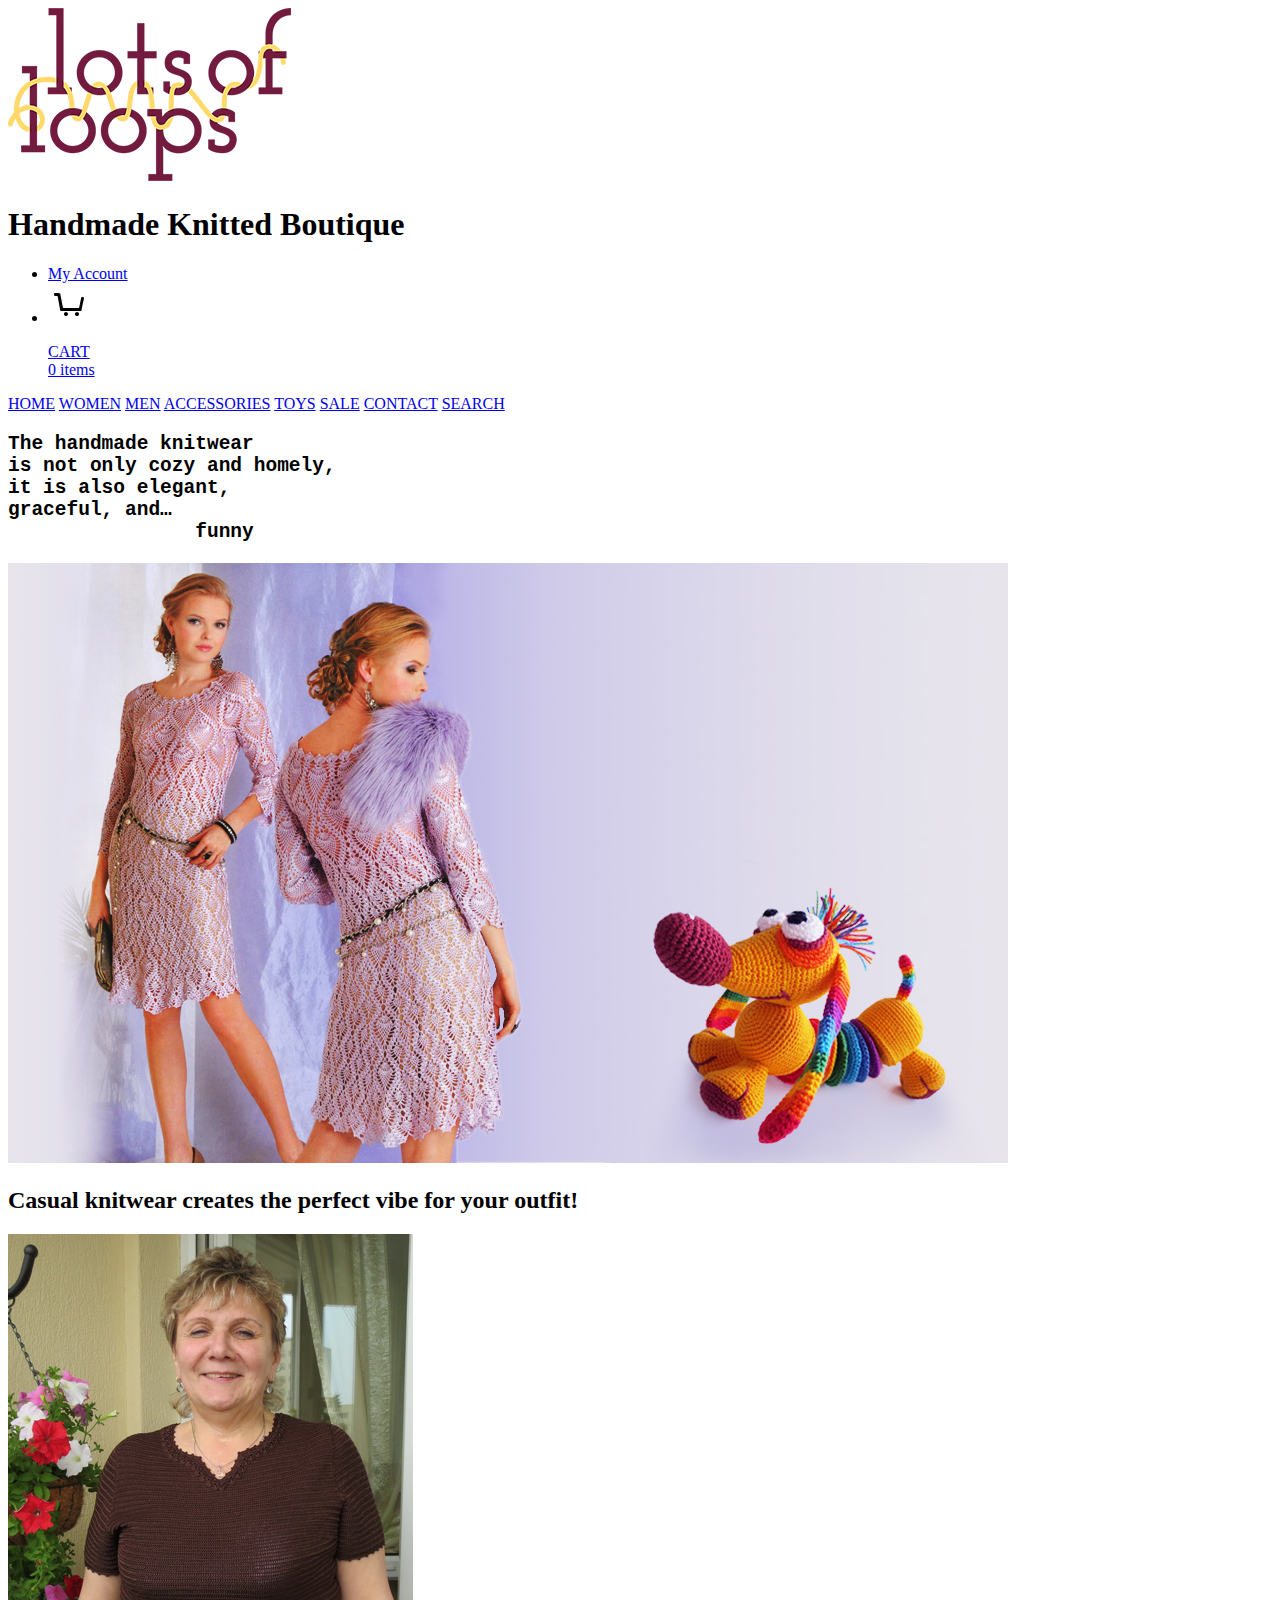
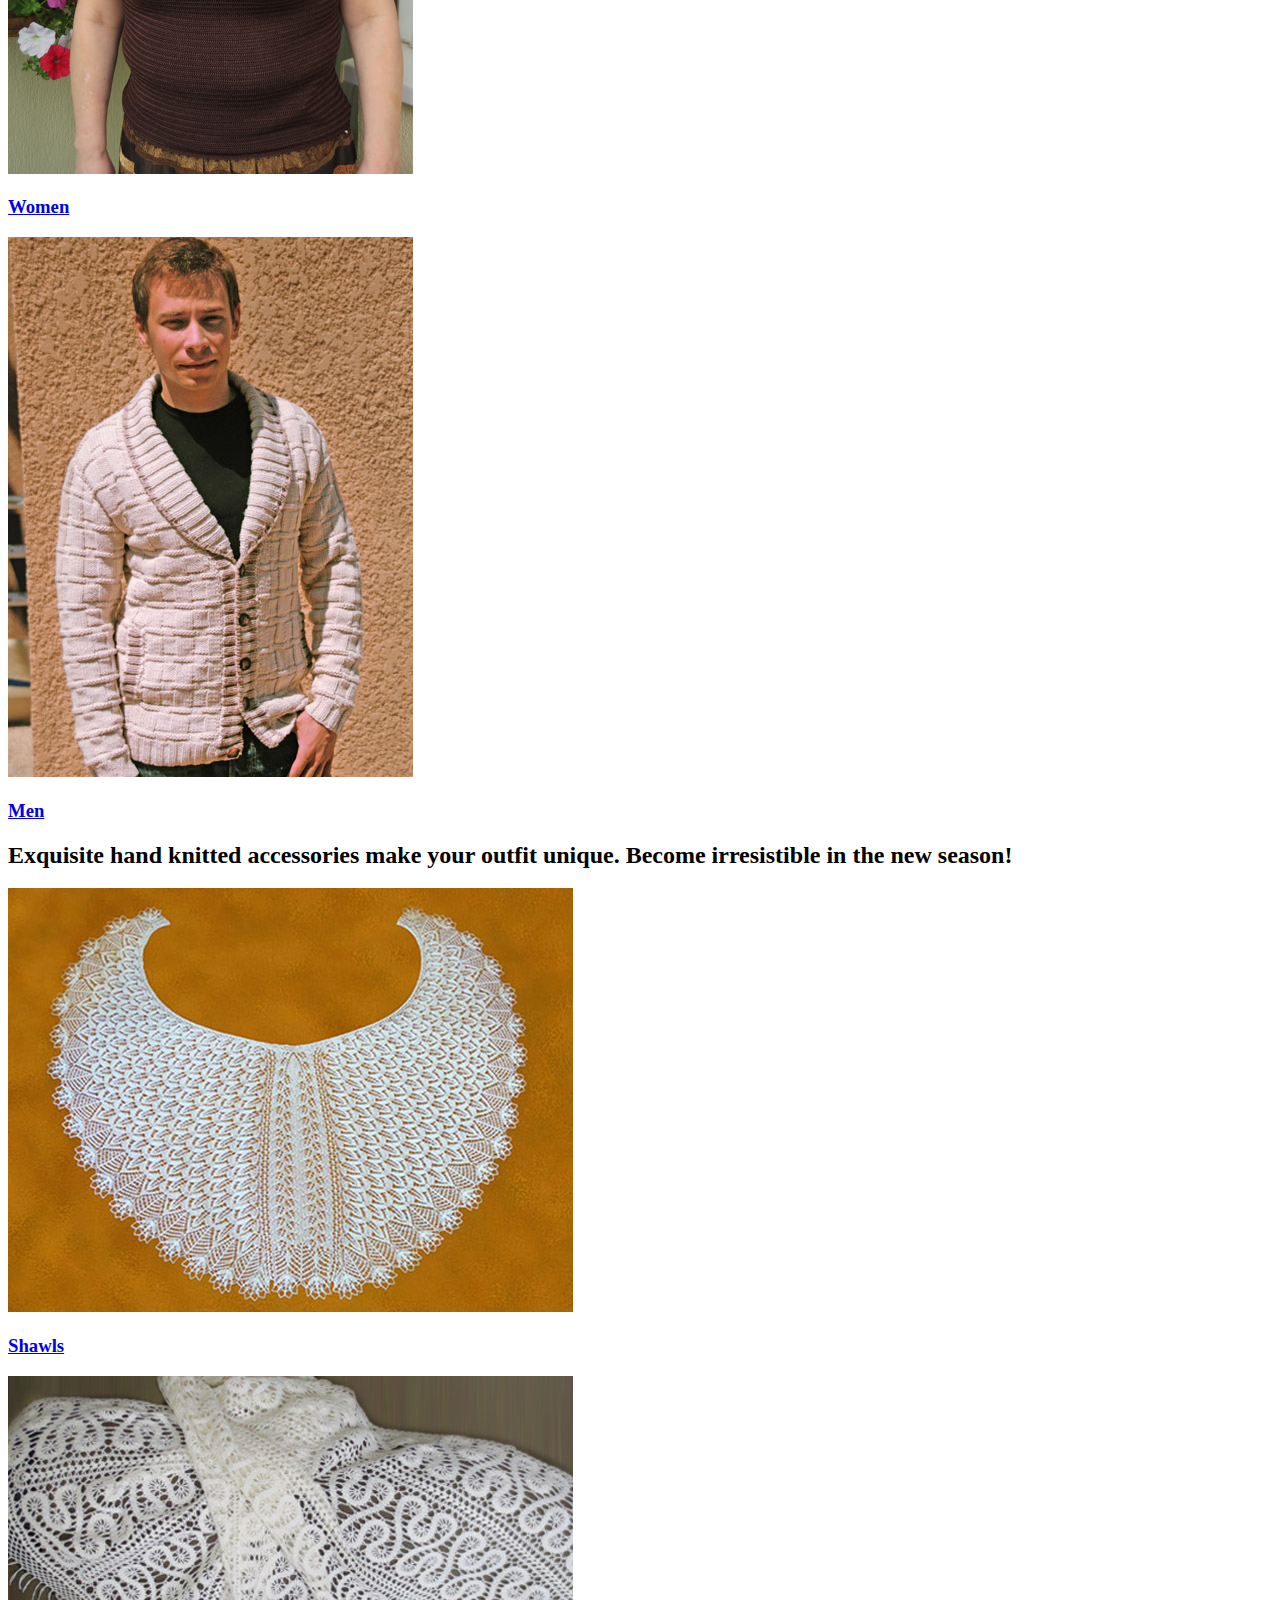
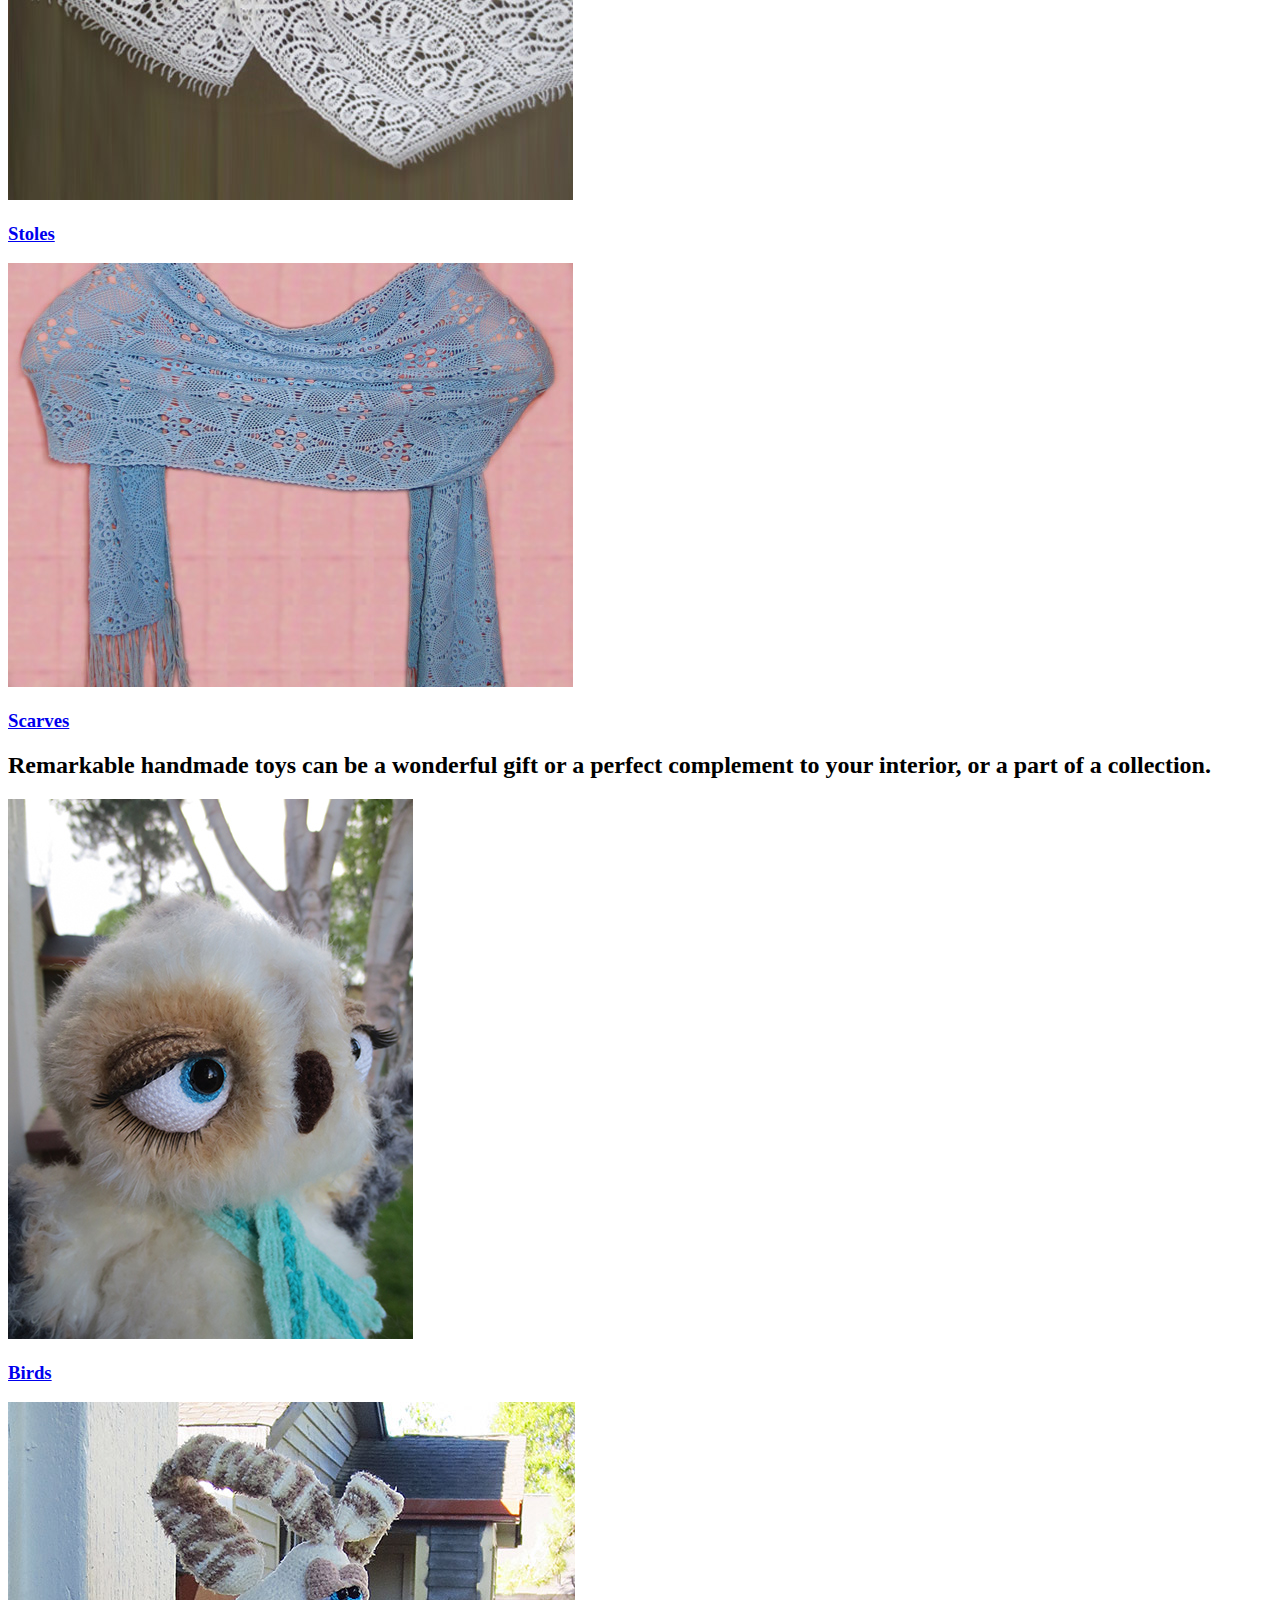
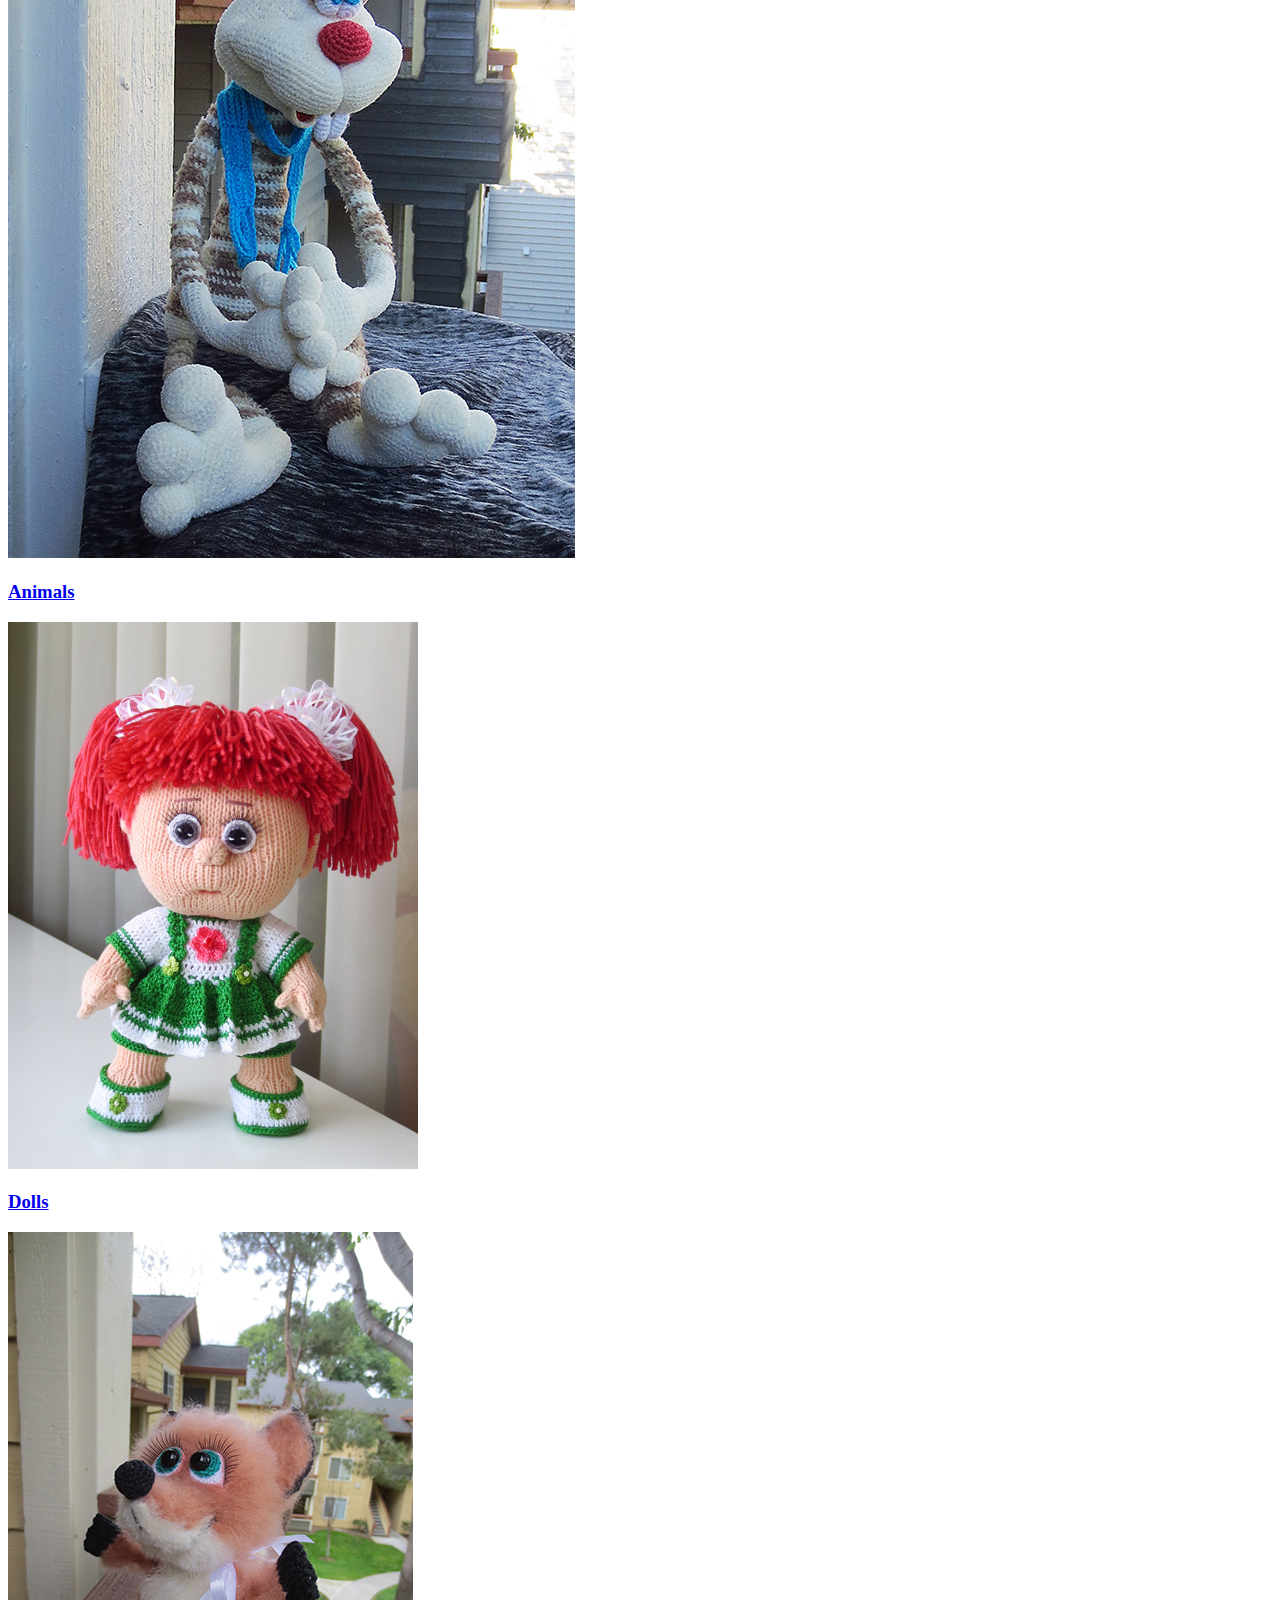
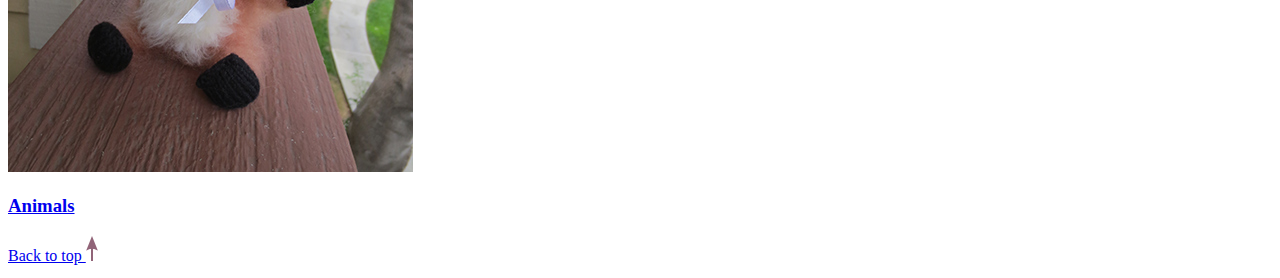
==== index.html @ 6f8ef8ce "Home-just-html" ====
<!DOCTYPE html>
 <html lang="en-us">
 <head>
   <meta http-equiv="X-UA-Compatible" content="IE=Edge">
   <meta name="viewport" content="width=device-width, initial-scale=1">
   <meta charset="UTF-8">
   <title>Handmade Knitted Boutique | Lots of Loops</title>

	<!-- Google fonts -->
	<link href='https://fonts.googleapis.com/css?family=Josefin+Sans:400,600,700|Josefin+Slab:400,600,700' rel='stylesheet' type='text/css'>

	<!-- CSS -->
	<link rel="stylesheet" href="css/style.css">
 </head>

 <body>
 	
 	<!-- Hero -->
 	<header>
 		<div>
 			<a href="index.html" class="logo"><img src="images/logo.png" alt="Lots of Loops" /></a>
 		</div>
 		<h1>Handmade Knitted Boutique</h1>
 		<ul>
 			<li><a href="#">My Account</a></li>
 			<li>
 				<a href="#" class="cart">
 					<img src="images/cart-1.png" alt="" />
 					<p>CART<br> 0 items</p>
 				</a>	
 			</li>
 		</ul>
 		<nav>
 			<a href="#">HOME</a>
 			<a href="Women.html">WOMEN</a>
 			<a href="#">MEN</a>
 			<a href="#">ACCESSORIES</a>
 			<a href="#">TOYS</a>
 			<a href="#">SALE</a>
 			<a href="#">CONTACT</a>
 			<a href="#">SEARCH</a>
 		</nav>
 		<div>
 			<h2><pre>The handmade knitwear<br>is not only cozy and homely,<br>it is also elegant,<br>graceful, and…<br>		funny</pre></h2>
 			<img src="images/Hero.jpg" alt="" />
 		</div>
	</header>
	
	<!-- Main -->
	<main>
		<h2>Casual knitwear creates the perfect vibe for your outfit!</h2>
		<a href="Women.html" class="container">
			<img src="images/w-05-1.jpg" alt="Women" />
			<h3>Women</h3>
		</a>
		<a href="#" class="container">
			<img src="images/m-01-1.jpg" alt="Men" />
			<h3>Men</h3>
			</a>
		<h2>Exquisite hand knitted accessories make your outfit unique.
Become irresistible in the new season!</h2>
		<a href="#" class="container">
			<img src="images/shawl-1-1.jpg" alt="Shawls" />
			<h3>Shawls</h3>
		</a>
		<a href="#" class="container">
			<img src="images/shawl-2-3.jpg" alt="Stoles" />
			<h3>Stoles</h3>
		</a>
		<a href="#" class="container">
			<img src="images/shawl-4-1.jpg" alt="Scarves" />
			<h3>Scarves</h3>
		</a>
		<h2>Remarkable handmade toys can be a wonderful gift or
a perfect complement to your interior, or a part of a collection.</h2>
		<a href="#" class="container">
			<img src="images/owl-1.jpg" alt="Birds" />
			<h3>Birds</h3>
		</a>
		<a href="#" class="container">
			<img src="images/IMG_3790.jpg" alt="Animals" />
			<h3>Animals</h3>
		</a>
		<a href="#" class="container">
			<img src="images/dol-1-1.jpg" alt="Dolls" />
			<h3>Dolls</h3>
		</a>
		<a href="#" class="container">
			<img src="images/fox-1.jpg" alt="Animals" />
			<h3>Animals</h3>
		</a>
		<div>
			<a href="#top" class="top">Back to top
			<img src="images/arrow-top.png">
			</a>
		</div>
	</main>

	<!-- Footer -->


 </body>
 </html>
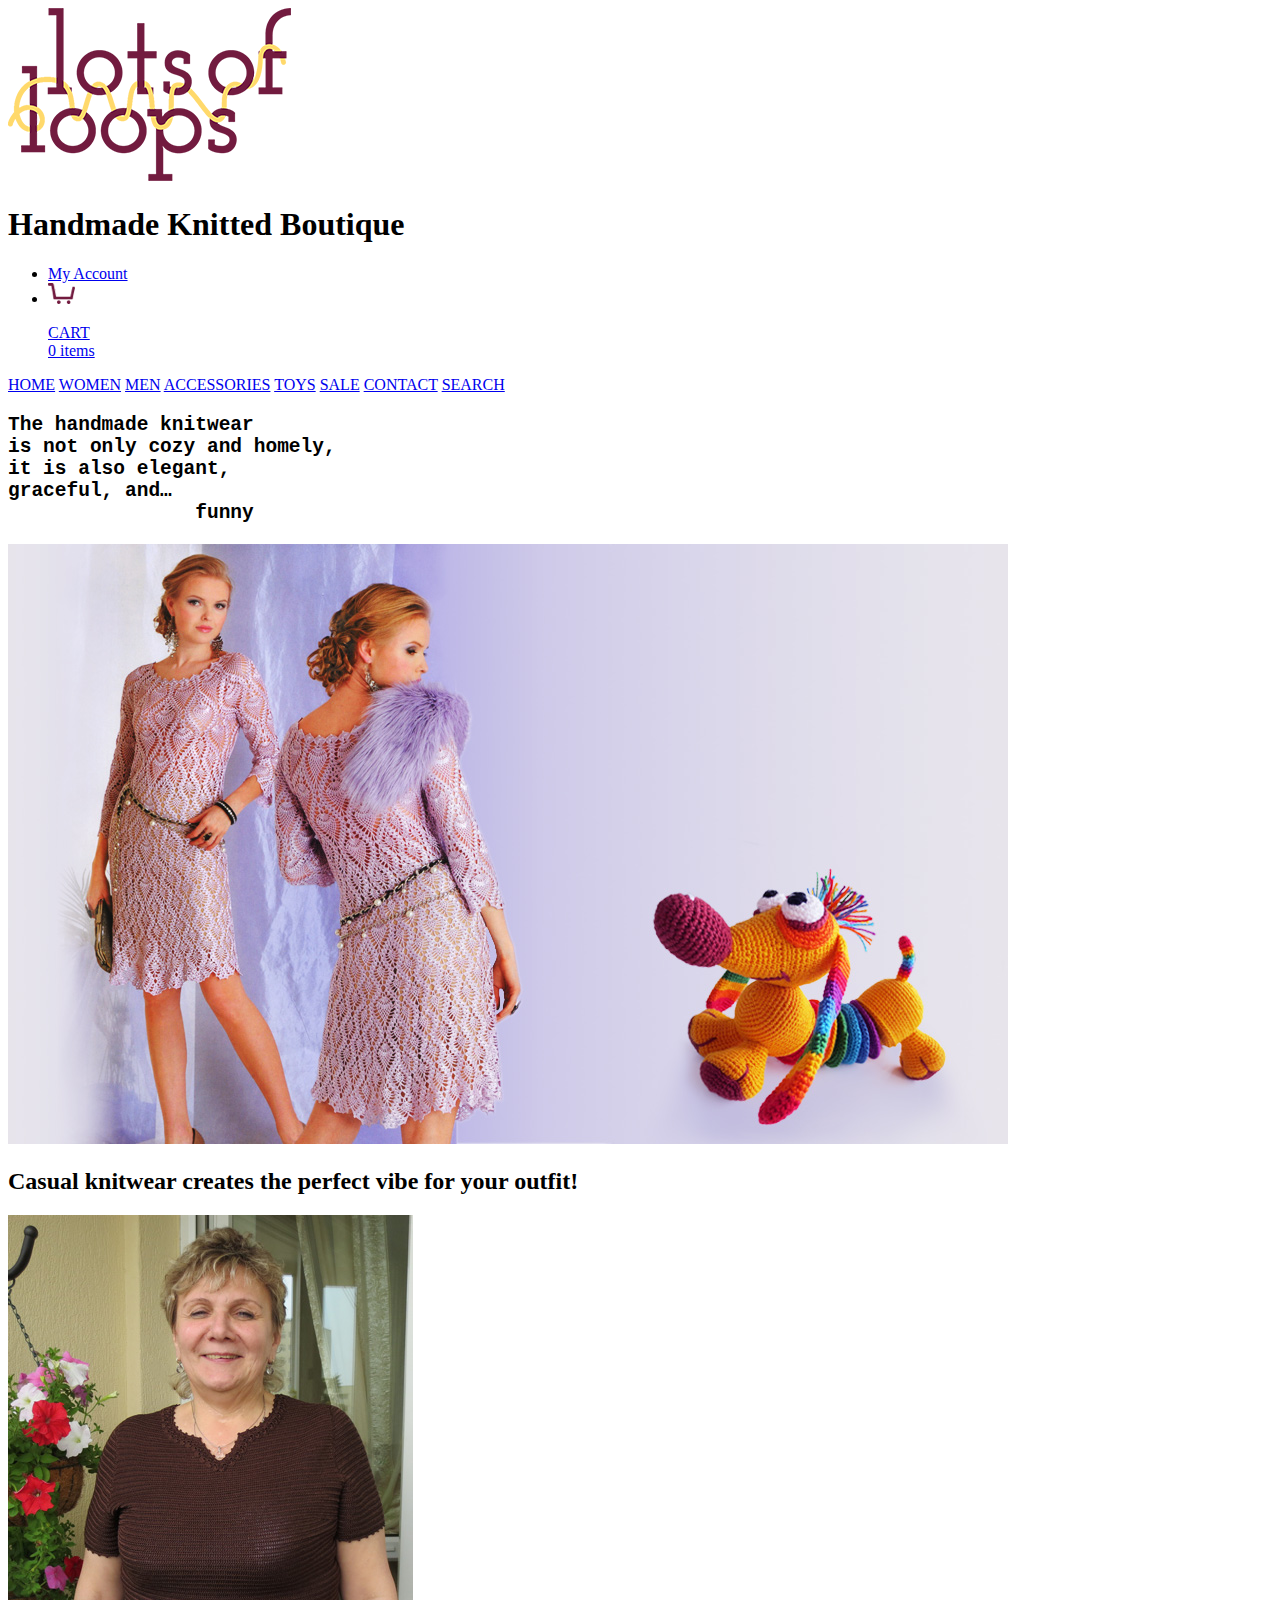
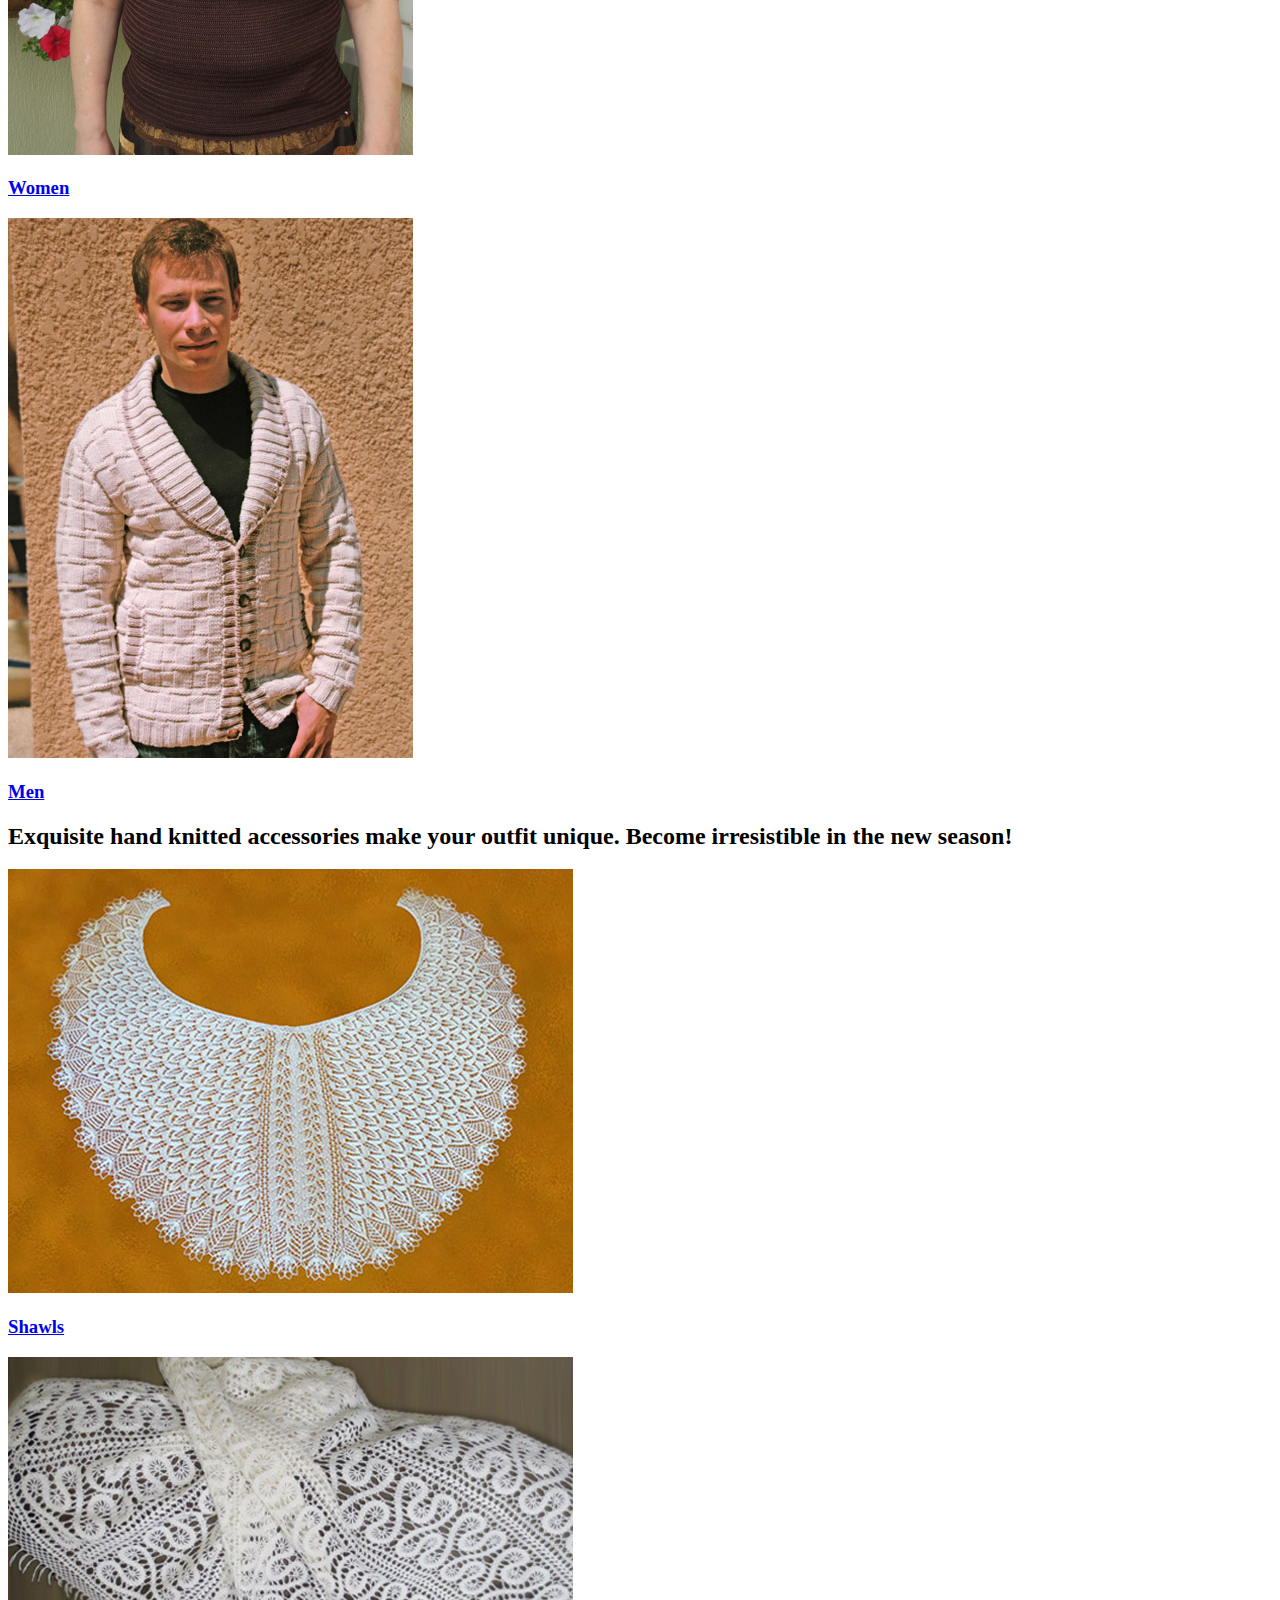
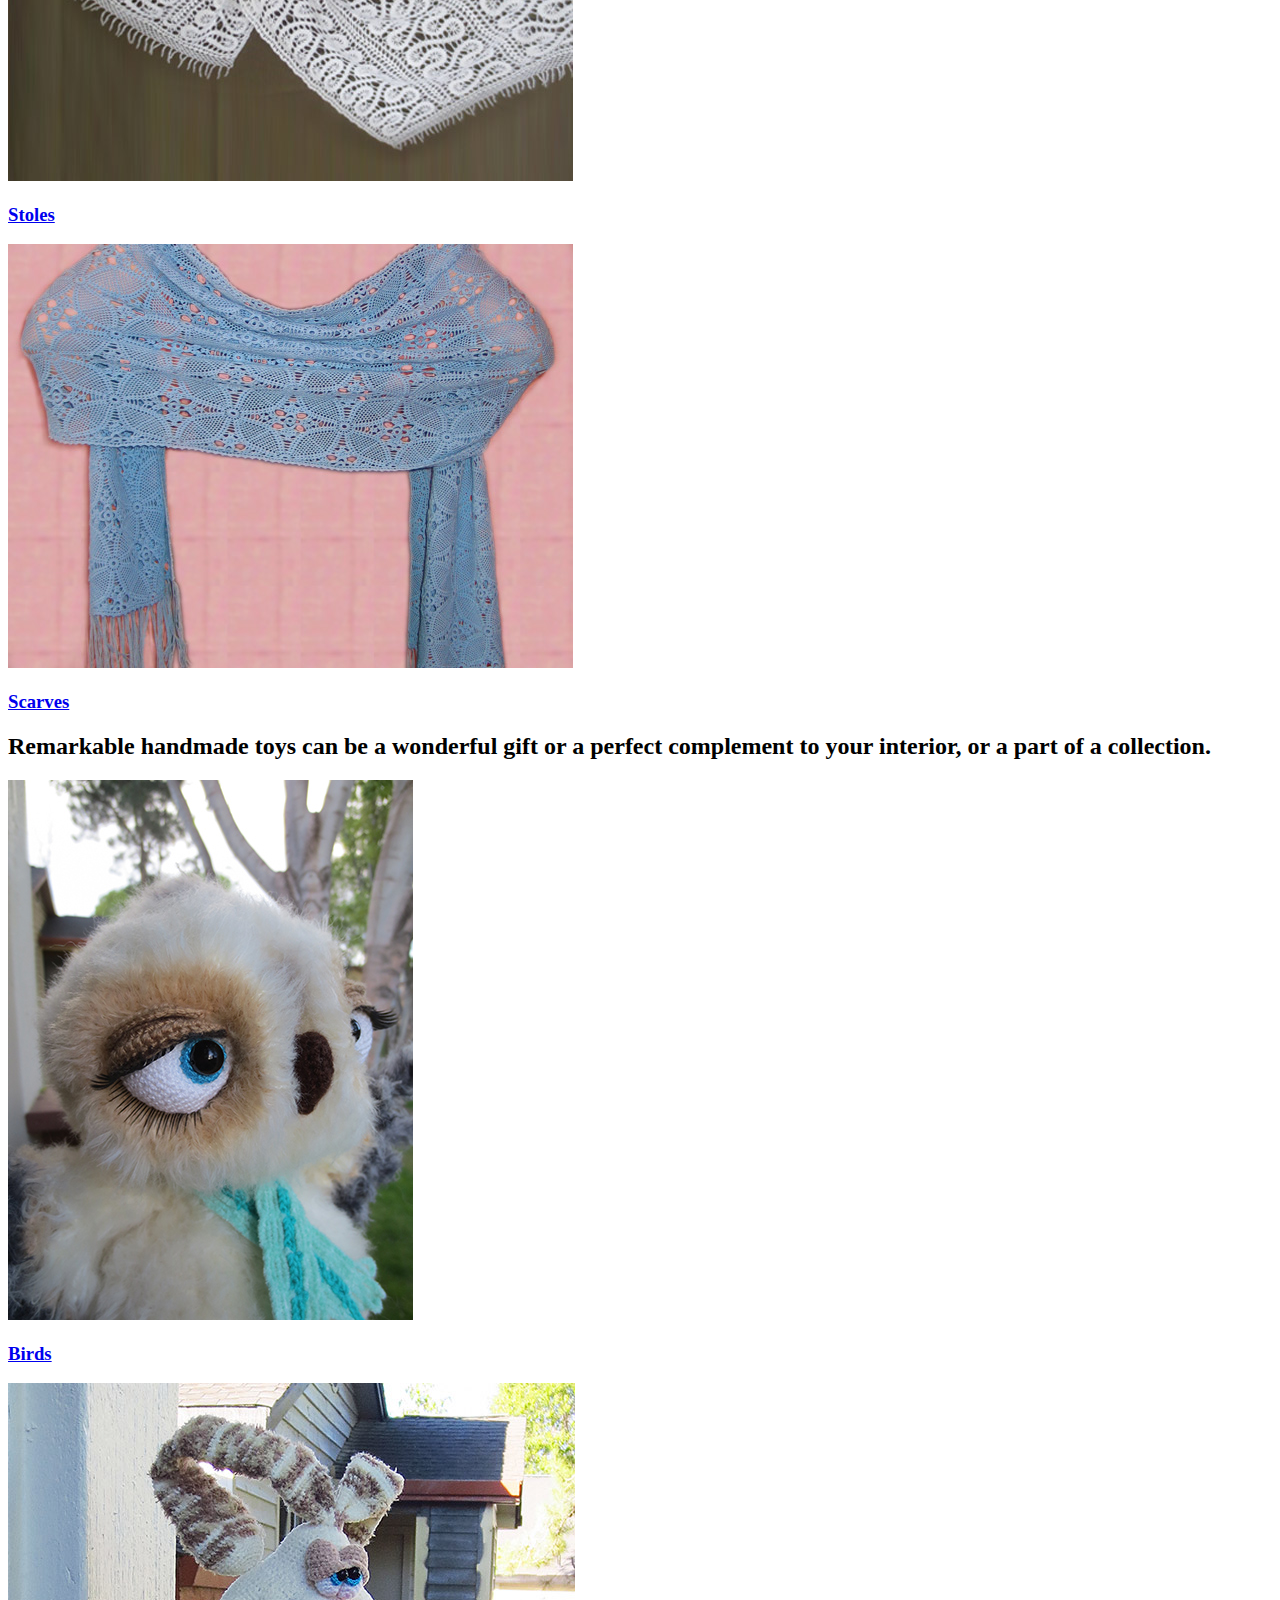
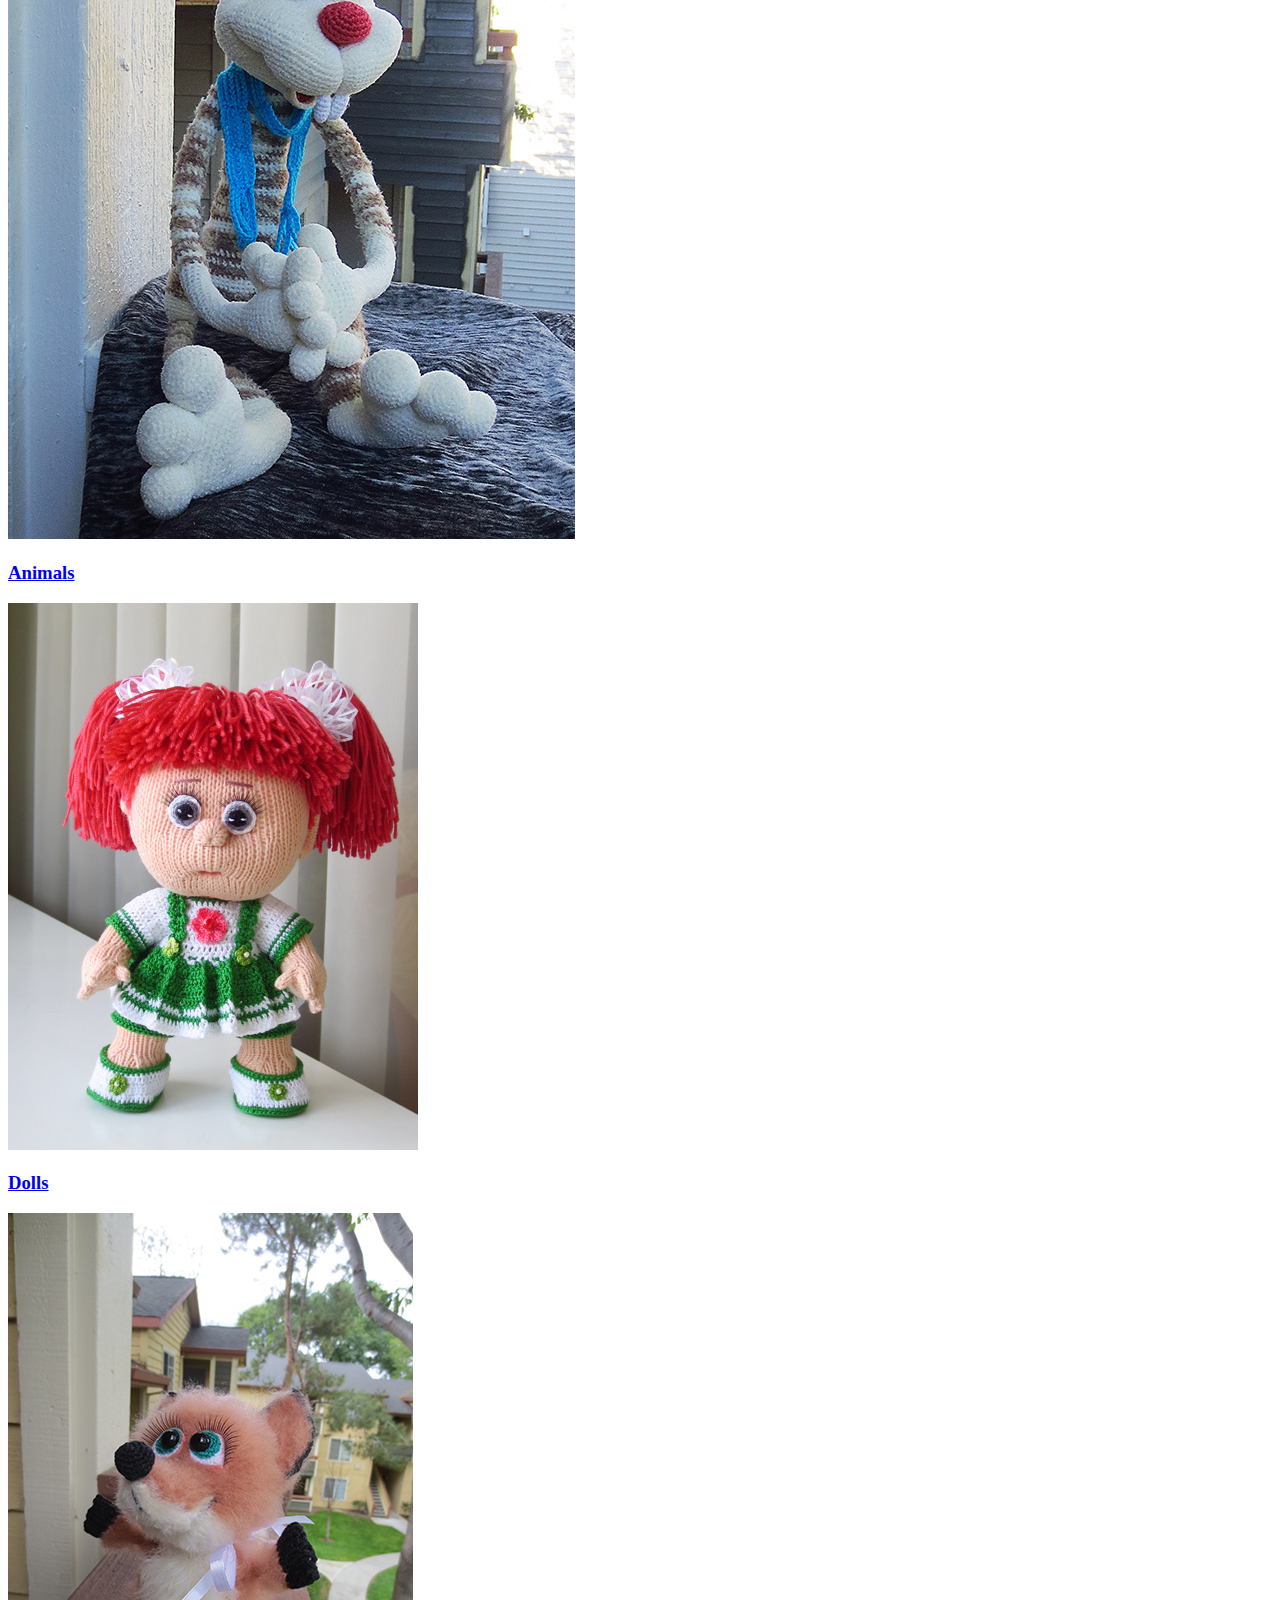
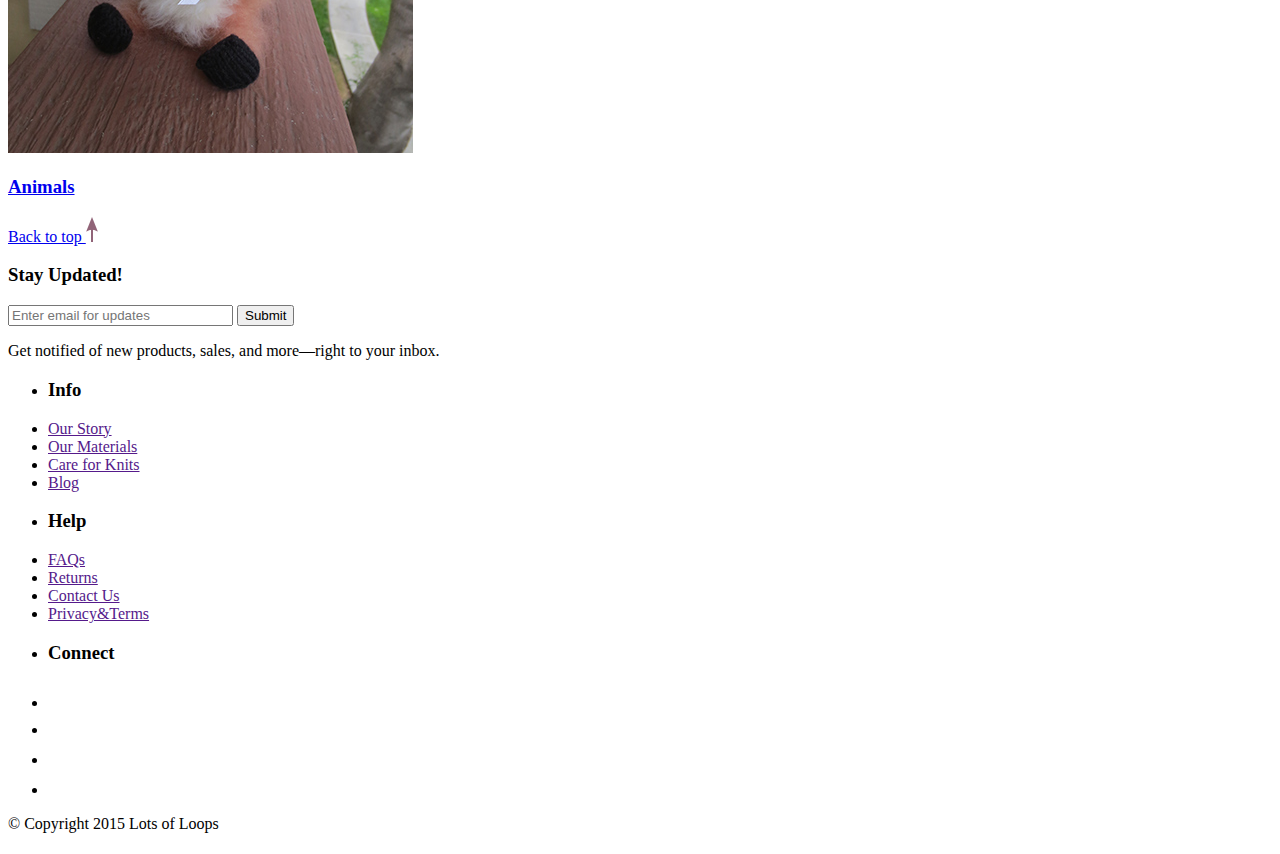
==== commit dca8be85: "Change ancor to div" ====
--- a/index.html
+++ b/index.html
@@ -1,19 +1,19 @@
- <!DOCTYPE html>
- <html lang="en-us">
- <head>
-   <meta http-equiv="X-UA-Compatible" content="IE=Edge">
-   <meta name="viewport" content="width=device-width, initial-scale=1">
-   <meta charset="UTF-8">
-   <title>Handmade Knitted Boutique | Lots of Loops</title>
+<!DOCTYPE html>
+<html lang="en-us">
+<head>
+	<meta http-equiv="X-UA-Compatible" content="IE=Edge">
+	<meta name="viewport" content="width=device-width, initial-scale=1">
+	<meta charset="UTF-8">
+	<title>Handmade Knitted Boutique | Lots of Loops</title>
 
 	<!-- Google fonts -->
 	<link href='https://fonts.googleapis.com/css?family=Josefin+Sans:400,600,700|Josefin+Slab:400,600,700' rel='stylesheet' type='text/css'>
 
 	<!-- CSS -->
 	<link rel="stylesheet" href="css/style.css">
- </head>
+</head>
 
- <body>
+<body>
  	
  	<!-- Hero -->
  	<header>
@@ -24,12 +24,13 @@
  		<ul>
  			<li><a href="#">My Account</a></li>
  			<li>
- 				<a href="#" class="cart">
- 					<img src="images/cart-1.png" alt="" />
- 					<p>CART<br> 0 items</p>
- 				</a>	
+ 			  <a href="#" class="cart">
+ 			   <img src="images/cart-1.png" alt="" />
+ 			   <p>CART<br> 0 items</p>
+ 			  </a>
  			</li>
  		</ul>
+ 	</header>
  		<nav>
  			<a href="#">HOME</a>
  			<a href="Women.html">WOMEN</a>
@@ -44,51 +45,61 @@
  			<h2><pre>The handmade knitwear<br>is not only cozy and homely,<br>it is also elegant,<br>graceful, and…<br>		funny</pre></h2>
  			<img src="images/Hero.jpg" alt="" />
  		</div>
-	</header>
+	
 	
 	<!-- Main -->
 	<main>
 		<h2>Casual knitwear creates the perfect vibe for your outfit!</h2>
-		<a href="Women.html" class="container">
-			<img src="images/w-05-1.jpg" alt="Women" />
-			<h3>Women</h3>
-		</a>
-		<a href="#" class="container">
-			<img src="images/m-01-1.jpg" alt="Men" />
+		<div class="contaier">
+		  <a href="Women.html">
+		    <img src="images/w-05-1.jpg" alt="Women" />
+		    <h3>Women</h3>
+		  </a>
+		</div>
+		<div class="contaier">
+		<a href="#"><img src="images/m-01-1.jpg" alt="Men" />
 			<h3>Men</h3>
 			</a>
+		</div>
 		<h2>Exquisite hand knitted accessories make your outfit unique.
 Become irresistible in the new season!</h2>
-		<a href="#" class="container">
-			<img src="images/shawl-1-1.jpg" alt="Shawls" />
+		<div class="contaier">
+		  <a href="#"><img src="images/shawl-1-1.jpg" alt="Shawls" />
 			<h3>Shawls</h3>
 		</a>
-		<a href="#" class="container">
-			<img src="images/shawl-2-3.jpg" alt="Stoles" />
+		</div>
+		<div class="contaier">
+		<a href="#"><img src="images/shawl-2-3.jpg" alt="Stoles" />
 			<h3>Stoles</h3>
 		</a>
-		<a href="#" class="container">
-			<img src="images/shawl-4-1.jpg" alt="Scarves" />
+		</div>
+		<div class="contaier">
+		<a href="#"><img src="images/shawl-4-1.jpg" alt="Scarves" />
 			<h3>Scarves</h3>
 		</a>
+		</div>
 		<h2>Remarkable handmade toys can be a wonderful gift or
 a perfect complement to your interior, or a part of a collection.</h2>
-		<a href="#" class="container">
-			<img src="images/owl-1.jpg" alt="Birds" />
+		<div class="contaier">
+		<a href="#"><img src="images/owl-1.jpg" alt="Birds" />
 			<h3>Birds</h3>
 		</a>
-		<a href="#" class="container">
-			<img src="images/IMG_3790.jpg" alt="Animals" />
+		</div>
+		<div class="contaier">
+		<a href="#"><img src="images/IMG_3790.jpg" alt="Animals" />
 			<h3>Animals</h3>
 		</a>
-		<a href="#" class="container">
-			<img src="images/dol-1-1.jpg" alt="Dolls" />
+		</div>
+		<div class="contaier">
+		<a href="#"><img src="images/dol-1-1.jpg" alt="Dolls" />
 			<h3>Dolls</h3>
 		</a>
-		<a href="#" class="container">
-			<img src="images/fox-1.jpg" alt="Animals" />
+		</div>
+		<div class="contaier">
+		<a href="#"><img src="images/fox-1.jpg" alt="Animals" />
 			<h3>Animals</h3>
 		</a>
+		</div>
 		<div>
 			<a href="#top" class="top">Back to top
 			<img src="images/arrow-top.png">
@@ -97,7 +108,38 @@
 	</main>
 
 	<!-- Footer -->
+	<footer>
+		<div>
+			<h3>Stay Updated!</h3>
+			<input type="email" placeholder="Enter email for updates" size="25">
+			<button type="submit">Submit</button>
+			<p>Get notified of new products, sales, and more—right to your inbox.</p>
+		</div>
+		<ul>
+			<li><h3>Info</h3></li>
+			<li><a href="">Our Story</a></li>
+			<li><a href="">Our Materials</a></li>
+			<li><a href="">Care for Knits</a></li>
+			<li><a href="">Blog</a></li>
+		</ul>
+		<ul>
+			<li><h3>Help</h3></li>
+			<li><a href="">FAQs</a></li>
+			<li><a href="">Returns</a></li>
+			<li><a href="">Contact Us</a></li>
+			<li><a href="">Privacy&Terms</a></li>
+		</ul>
+		<ul>
+			<li><h3>Connect</h3></li>
+			<li><a href=""><img src="images/facebook.png" /></a></li>
+			<li><a href=""><img src="images/twitter.png" /></a></li>
+			<li><a href=""><img src="images/instagram.png" /></a></li>
+			<li><a href=""><img src="images/pinterest_copyrighted.png" /></a></li>
+		</ul>
+		<div>
+		<p>&copy; Copyright 2015 Lots of Loops</p>
+		</div>
+	</footer>
 
-
- </body>
- </html>+</body>
+</html>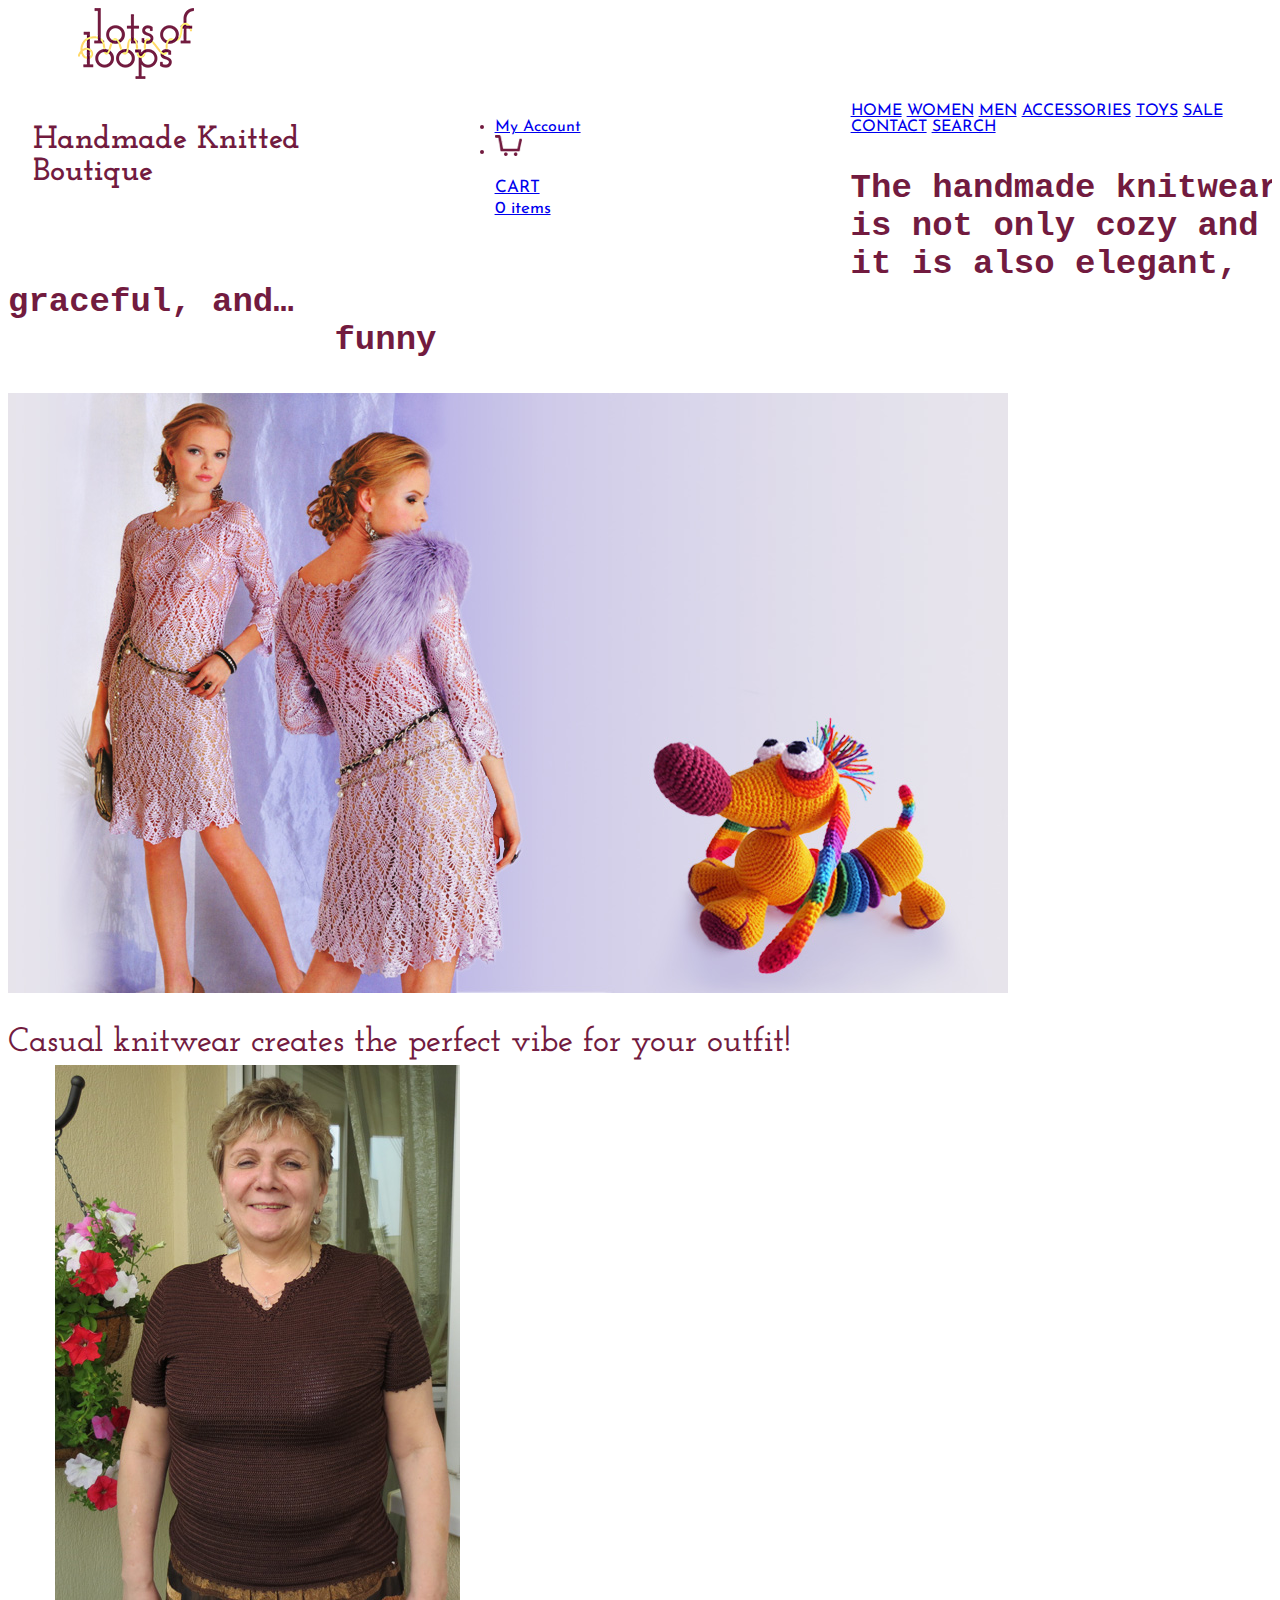
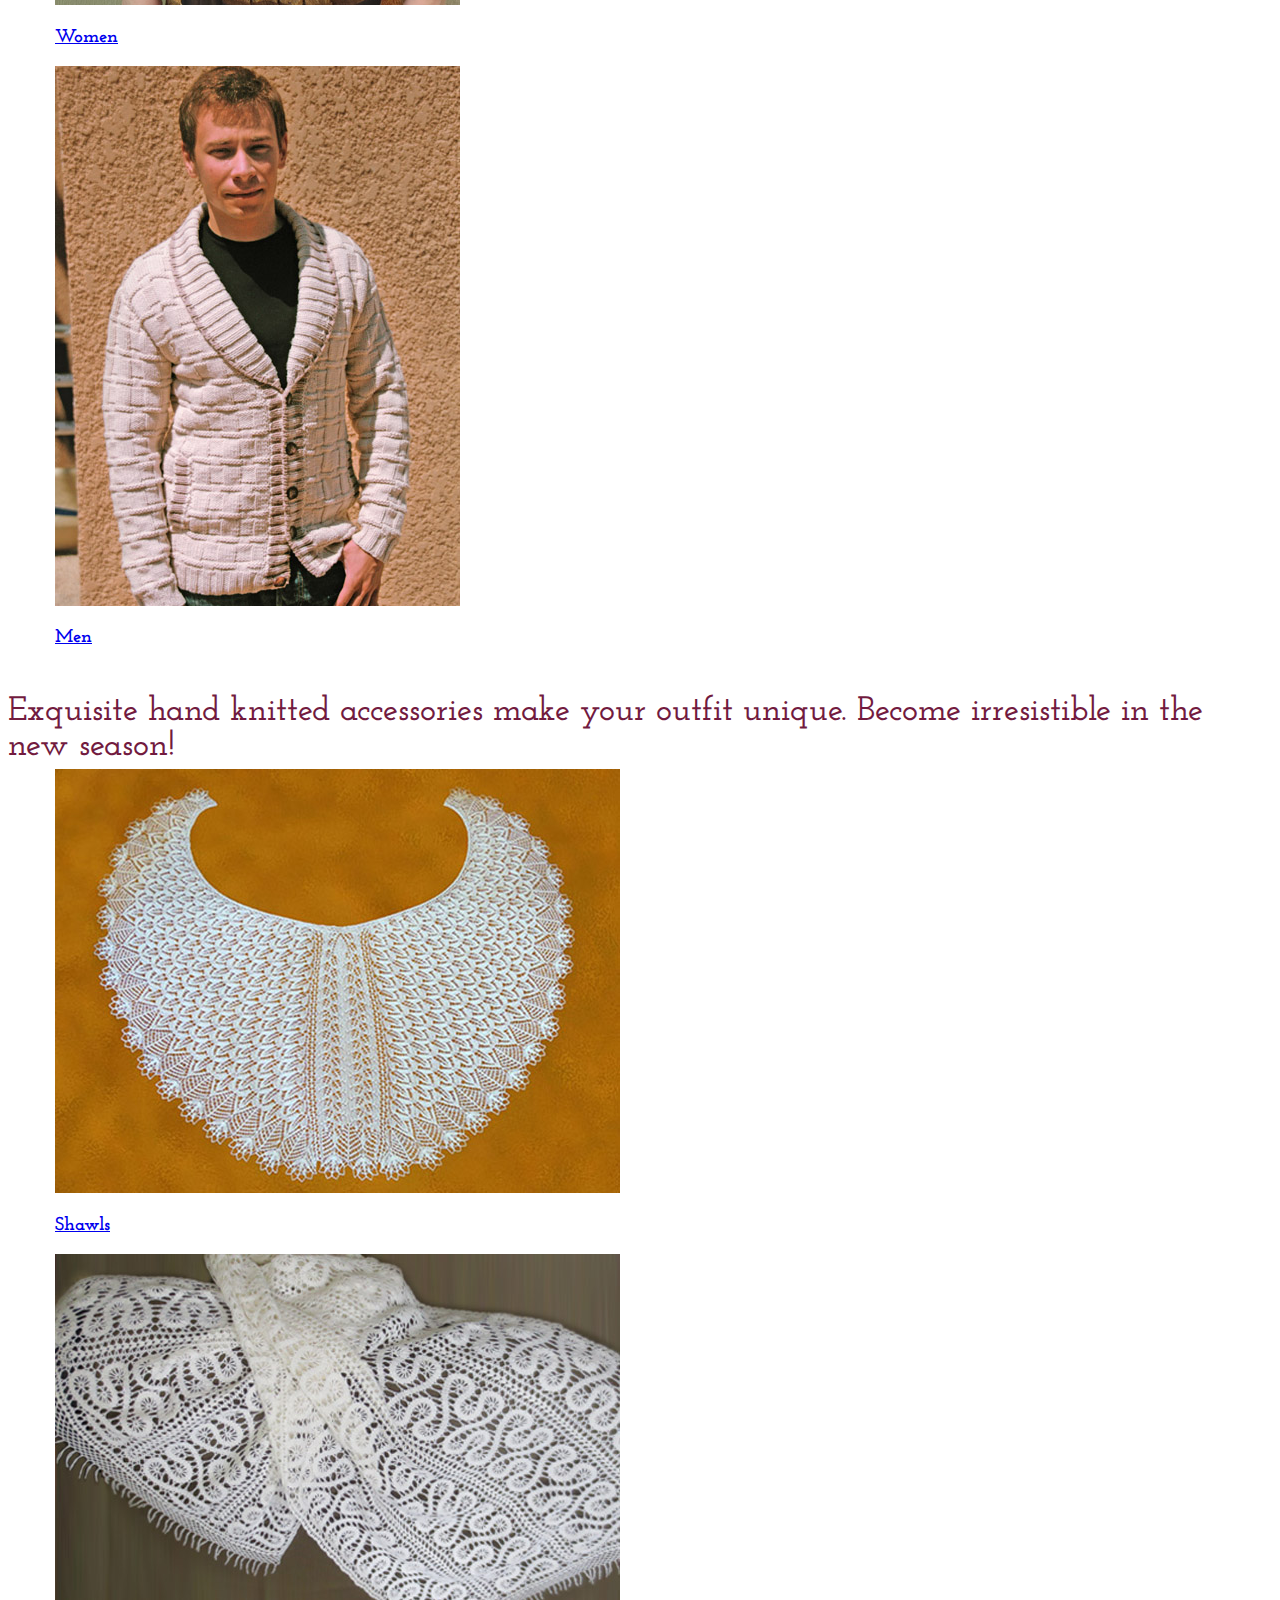
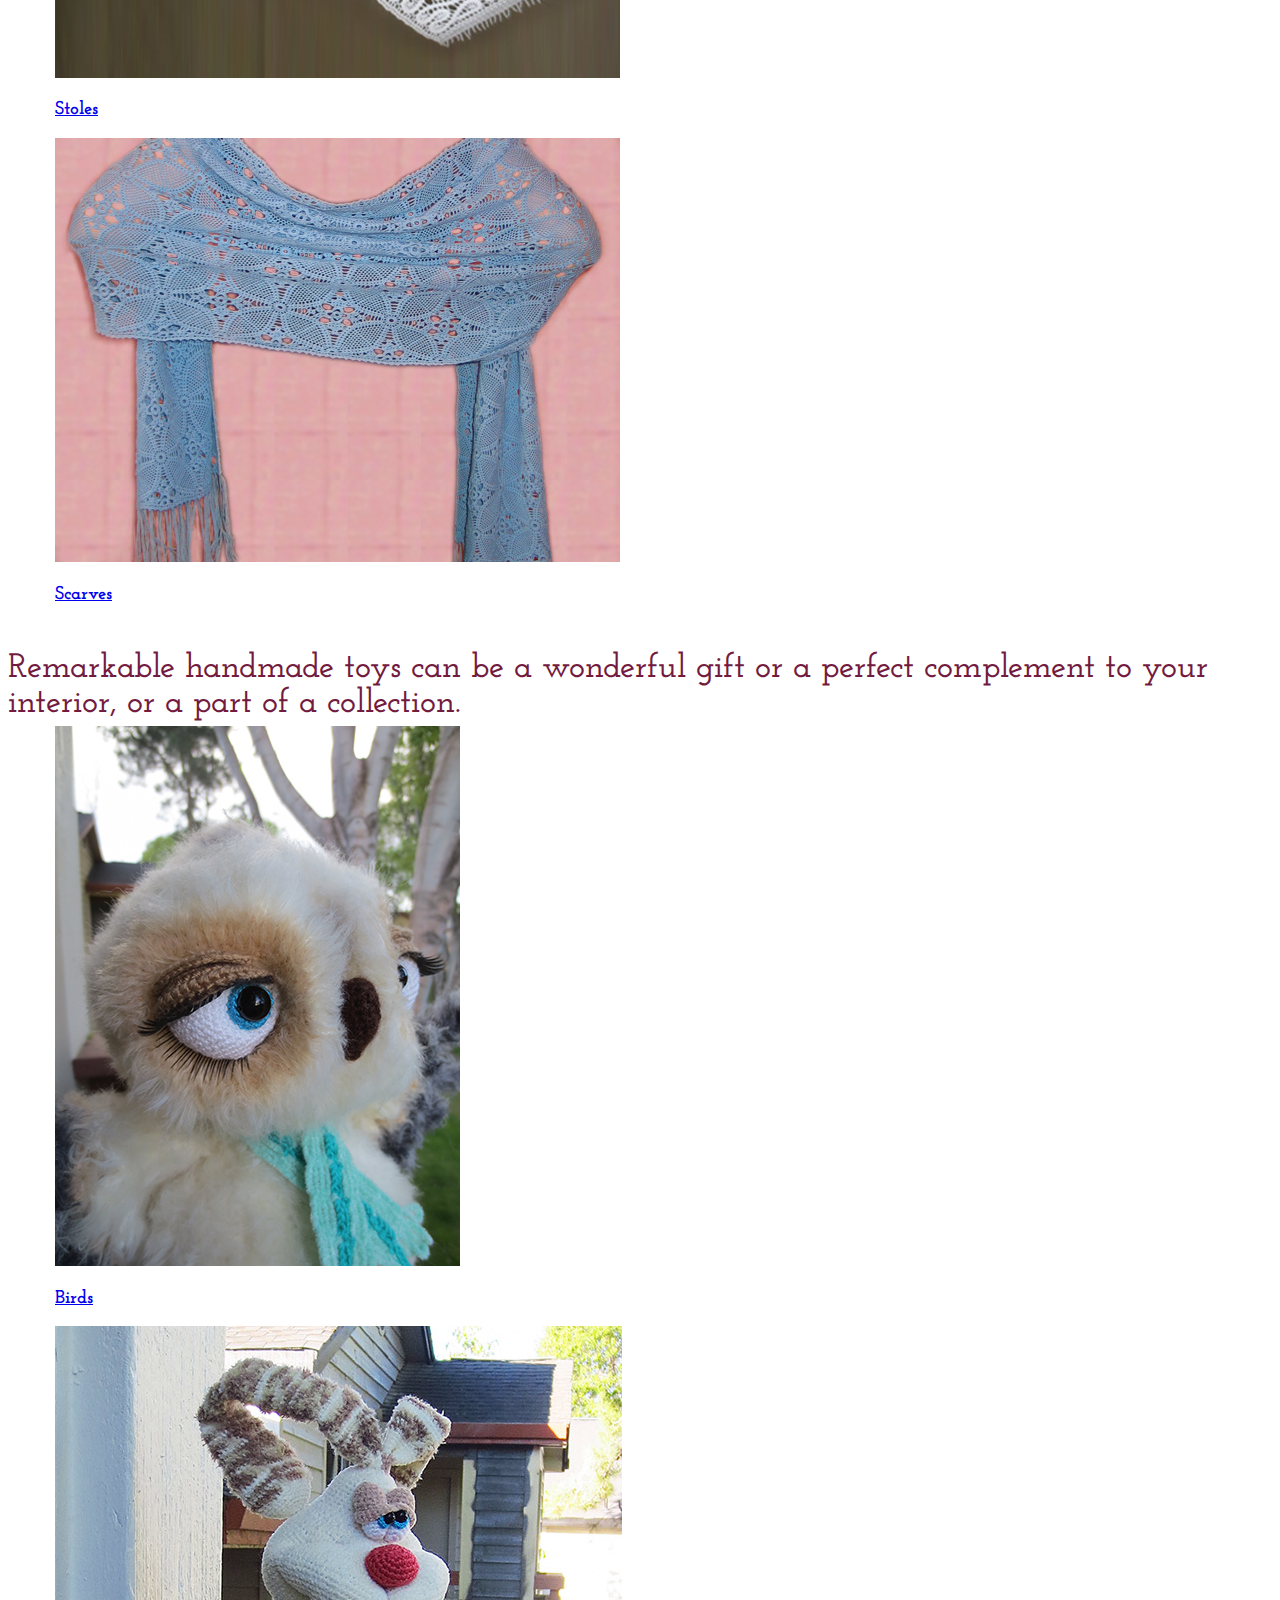
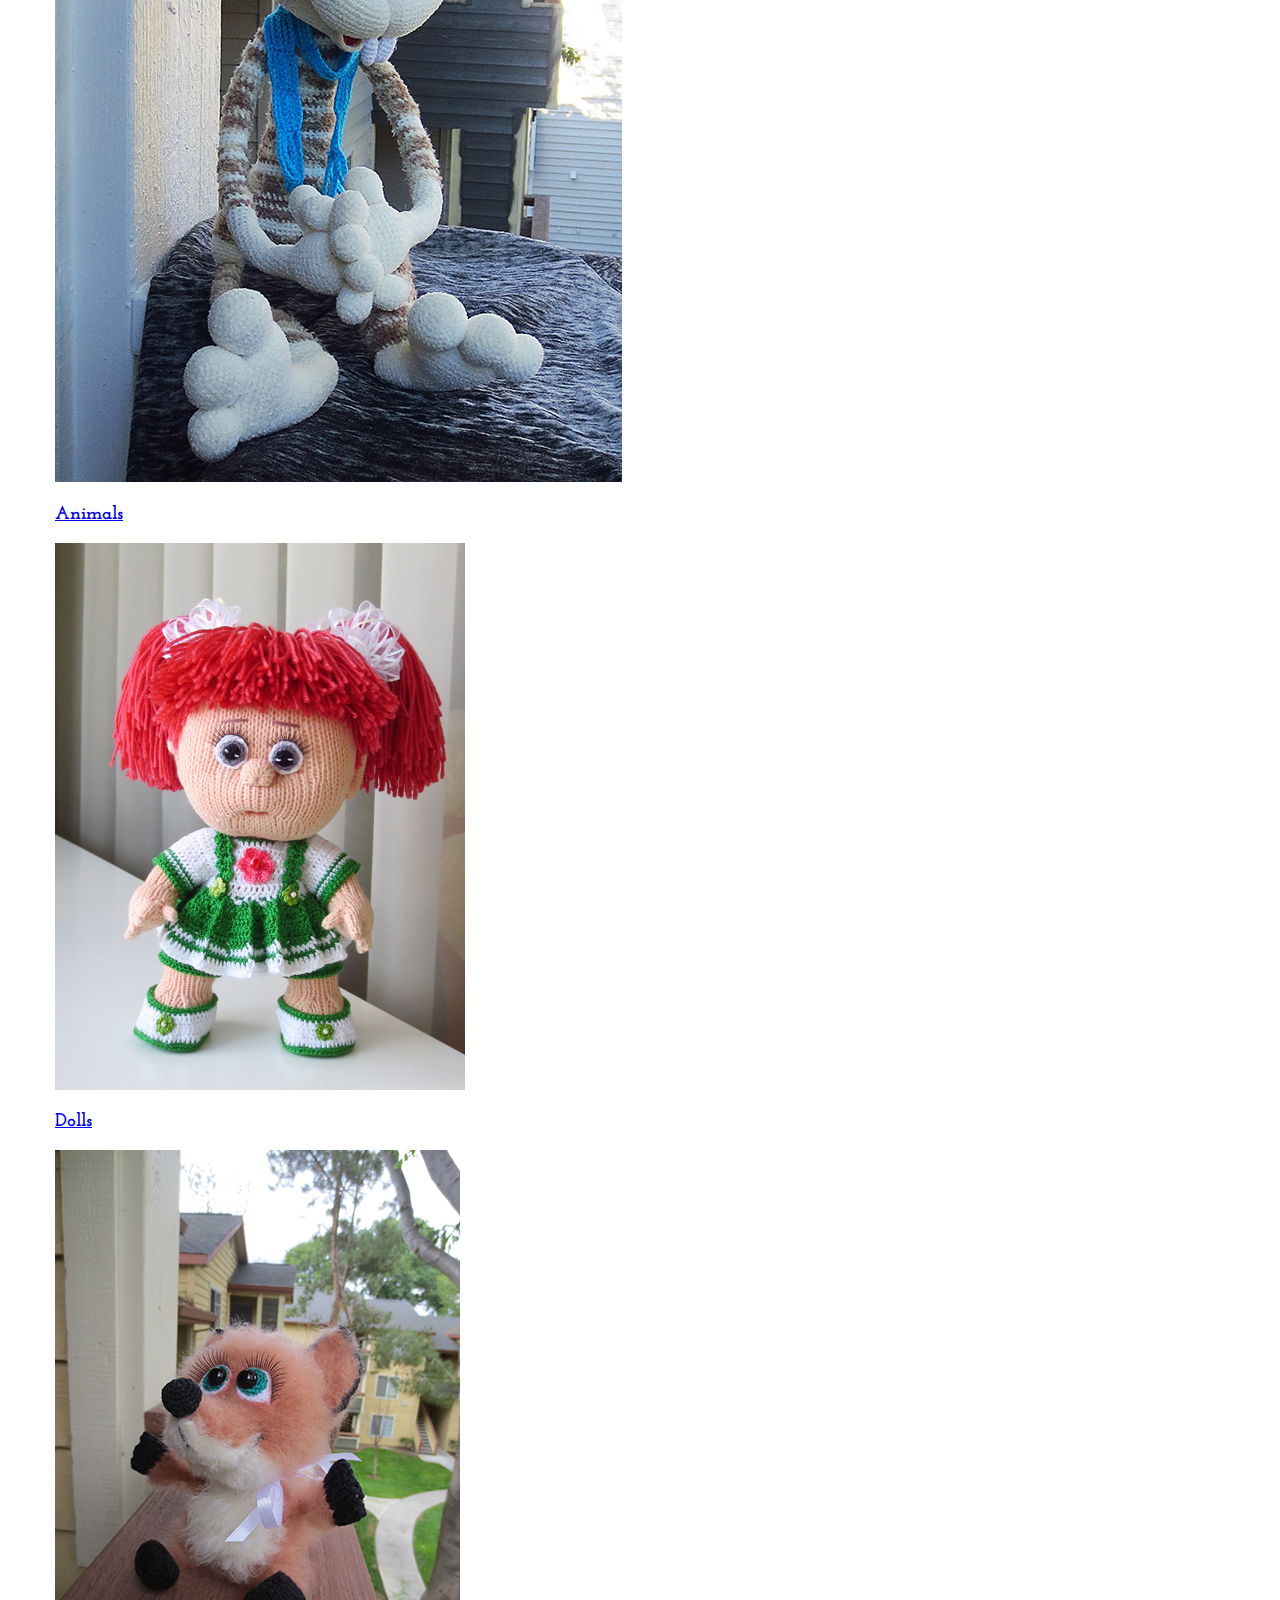
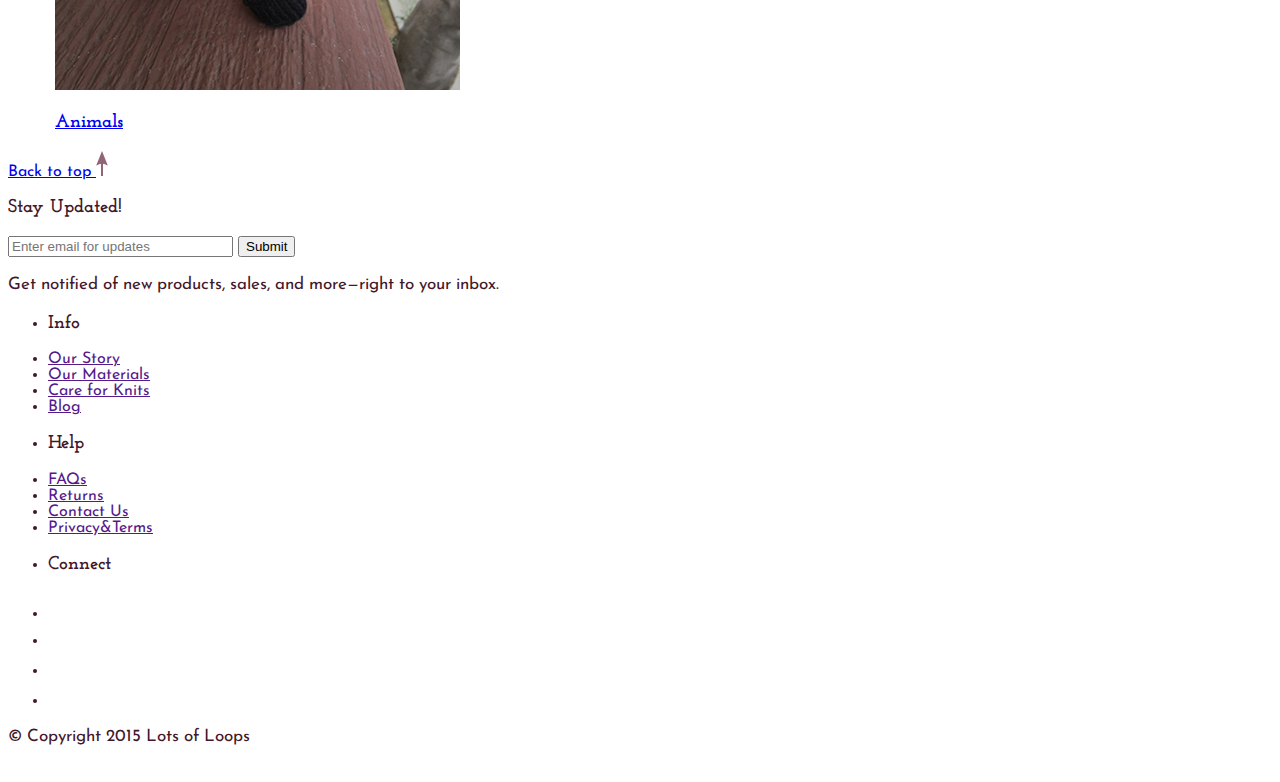
==== commit d0374c0b: "Add css" ====
--- a/index.html
+++ b/index.html
@@ -1,145 +1,150 @@
 <!DOCTYPE html>
 <html lang="en-us">
 <head>
-	<meta http-equiv="X-UA-Compatible" content="IE=Edge">
-	<meta name="viewport" content="width=device-width, initial-scale=1">
-	<meta charset="UTF-8">
-	<title>Handmade Knitted Boutique | Lots of Loops</title>
+  <meta http-equiv="X-UA-Compatible" content="IE=Edge">
+  <meta name="viewport" content="width=device-width, initial-scale=1">
+  <meta charset="UTF-8">
+  <title>Handmade Knitted Boutique | Lots of Loops</title>
 
-	<!-- Google fonts -->
-	<link href='https://fonts.googleapis.com/css?family=Josefin+Sans:400,600,700|Josefin+Slab:400,600,700' rel='stylesheet' type='text/css'>
+<!-- Google fonts -->
+  <link href='https://fonts.googleapis.com/css?family=Josefin+Sans:400,600,700|Josefin+Slab:400,600,700' rel='stylesheet' type='text/css'>
 
-	<!-- CSS -->
-	<link rel="stylesheet" href="css/style.css">
+<!-- CSS -->
+  <link rel="stylesheet" href="css/style.css">
 </head>
 
 <body>
  	
- 	<!-- Hero -->
- 	<header>
- 		<div>
- 			<a href="index.html" class="logo"><img src="images/logo.png" alt="Lots of Loops" /></a>
- 		</div>
- 		<h1>Handmade Knitted Boutique</h1>
- 		<ul>
- 			<li><a href="#">My Account</a></li>
- 			<li>
- 			  <a href="#" class="cart">
- 			   <img src="images/cart-1.png" alt="" />
- 			   <p>CART<br> 0 items</p>
- 			  </a>
- 			</li>
- 		</ul>
- 	</header>
- 		<nav>
- 			<a href="#">HOME</a>
- 			<a href="Women.html">WOMEN</a>
- 			<a href="#">MEN</a>
- 			<a href="#">ACCESSORIES</a>
- 			<a href="#">TOYS</a>
- 			<a href="#">SALE</a>
- 			<a href="#">CONTACT</a>
- 			<a href="#">SEARCH</a>
- 		</nav>
- 		<div>
- 			<h2><pre>The handmade knitwear<br>is not only cozy and homely,<br>it is also elegant,<br>graceful, and…<br>		funny</pre></h2>
- 			<img src="images/Hero.jpg" alt="" />
- 		</div>
+<!-- Hero -->
+<header>
+  <div class="container">
+    <div class="one-third">
+      <a href="index.html" class="logo"><img src="images/logo.png" alt="Lots of Loops" /></a>
+    </div>
+  </div>
+  <div class="one-third">
+    <h1>Handmade Knitted Boutique</h1>
+  </div>
+  <div class="one-third">
+    <ul>
+      <li>
+        <a href="#">My Account</a>
+      </li>
+      <li>
+        <a href="#" class="cart">
+          <img src="images/cart-1.png" alt="" />
+ 	      <p>CART<br> 0 items</p>
+ 	    </a>
+ 	  </li>
+    </ul>
+  </div>
+</header>
+  <nav>
+ 	<a href="#">HOME</a>
+ 	<a href="Women.html">WOMEN</a>
+ 	<a href="#">MEN</a>
+ 	<a href="#">ACCESSORIES</a>
+ 	<a href="#">TOYS</a>
+ 	<a href="#">SALE</a>
+ 	<a href="#">CONTACT</a>
+ 	<a href="#">SEARCH</a>
+  </nav>
+  <div>
+ 	<h2><pre>The handmade knitwear<br>is not only cozy and homely,<br>it is also elegant,<br>graceful, and…<br>		funny</pre></h2>
+ 	<img src="images/Hero.jpg" alt="" />
+  </div>
 	
-	
-	<!-- Main -->
-	<main>
-		<h2>Casual knitwear creates the perfect vibe for your outfit!</h2>
-		<div class="contaier">
-		  <a href="Women.html">
-		    <img src="images/w-05-1.jpg" alt="Women" />
-		    <h3>Women</h3>
-		  </a>
-		</div>
-		<div class="contaier">
-		<a href="#"><img src="images/m-01-1.jpg" alt="Men" />
-			<h3>Men</h3>
-			</a>
-		</div>
-		<h2>Exquisite hand knitted accessories make your outfit unique.
-Become irresistible in the new season!</h2>
-		<div class="contaier">
-		  <a href="#"><img src="images/shawl-1-1.jpg" alt="Shawls" />
-			<h3>Shawls</h3>
-		</a>
-		</div>
-		<div class="contaier">
-		<a href="#"><img src="images/shawl-2-3.jpg" alt="Stoles" />
-			<h3>Stoles</h3>
-		</a>
-		</div>
-		<div class="contaier">
-		<a href="#"><img src="images/shawl-4-1.jpg" alt="Scarves" />
-			<h3>Scarves</h3>
-		</a>
-		</div>
-		<h2>Remarkable handmade toys can be a wonderful gift or
-a perfect complement to your interior, or a part of a collection.</h2>
-		<div class="contaier">
-		<a href="#"><img src="images/owl-1.jpg" alt="Birds" />
-			<h3>Birds</h3>
-		</a>
-		</div>
-		<div class="contaier">
-		<a href="#"><img src="images/IMG_3790.jpg" alt="Animals" />
-			<h3>Animals</h3>
-		</a>
-		</div>
-		<div class="contaier">
-		<a href="#"><img src="images/dol-1-1.jpg" alt="Dolls" />
-			<h3>Dolls</h3>
-		</a>
-		</div>
-		<div class="contaier">
-		<a href="#"><img src="images/fox-1.jpg" alt="Animals" />
-			<h3>Animals</h3>
-		</a>
-		</div>
-		<div>
-			<a href="#top" class="top">Back to top
-			<img src="images/arrow-top.png">
-			</a>
-		</div>
-	</main>
+<!-- Main -->
+<main>
+  <h2>Casual knitwear creates the perfect vibe for your outfit!</h2>
+  <div class="container">
+	<a href="Women.html">
+	<img src="images/w-05-1.jpg" alt="Women" />
+	  <h3>Women</h3>
+	</a>
+  </div>
+  <div class="container">
+	<a href="#"><img src="images/m-01-1.jpg" alt="Men" />
+	  <h3>Men</h3>
+	</a>
+  </div>
+  <h2>Exquisite hand knitted accessories make your outfit unique. Become irresistible in the new season!</h2>
+  <div class="container">
+	<a href="#"><img src="images/shawl-1-1.jpg" alt="Shawls" />
+	  <h3>Shawls</h3>
+	</a>
+  </div>
+  <div class="container">
+	<a href="#"><img src="images/shawl-2-3.jpg" alt="Stoles" />
+	  <h3>Stoles</h3>
+	</a>
+  </div>
+  <div class="container">
+	<a href="#"><img src="images/shawl-4-1.jpg" alt="Scarves" />
+	  <h3>Scarves</h3>
+	</a>
+  </div>
+  <h2>Remarkable handmade toys can be a wonderful gift or a perfect complement to your interior, or a part of a collection.</h2>
+  <div class="container">
+	<a href="#"><img src="images/owl-1.jpg" alt="Birds" />
+	  <h3>Birds</h3>
+	</a>
+  </div>
+  <div class="container">
+    <a href="#"><img src="images/IMG_3790.jpg" alt="Animals" />
+	  <h3>Animals</h3>
+	</a>
+  </div>
+  <div class="container">
+	<a href="#"><img src="images/dol-1-1.jpg" alt="Dolls" />
+	  <h3>Dolls</h3>
+	</a>
+  </div>
+  <div class="container">
+	<a href="#"><img src="images/fox-1.jpg" alt="Animals" />
+	  <h3>Animals</h3>
+	</a>
+  </div>
+  <div>
+    <a href="#top" class="top">Back to top
+      <img src="images/arrow-top.png">
+	</a>
+  </div>
+</main>
 
-	<!-- Footer -->
-	<footer>
-		<div>
-			<h3>Stay Updated!</h3>
-			<input type="email" placeholder="Enter email for updates" size="25">
-			<button type="submit">Submit</button>
-			<p>Get notified of new products, sales, and more—right to your inbox.</p>
-		</div>
-		<ul>
-			<li><h3>Info</h3></li>
-			<li><a href="">Our Story</a></li>
-			<li><a href="">Our Materials</a></li>
-			<li><a href="">Care for Knits</a></li>
-			<li><a href="">Blog</a></li>
-		</ul>
-		<ul>
-			<li><h3>Help</h3></li>
-			<li><a href="">FAQs</a></li>
-			<li><a href="">Returns</a></li>
-			<li><a href="">Contact Us</a></li>
-			<li><a href="">Privacy&Terms</a></li>
-		</ul>
-		<ul>
-			<li><h3>Connect</h3></li>
-			<li><a href=""><img src="images/facebook.png" /></a></li>
-			<li><a href=""><img src="images/twitter.png" /></a></li>
-			<li><a href=""><img src="images/instagram.png" /></a></li>
-			<li><a href=""><img src="images/pinterest_copyrighted.png" /></a></li>
-		</ul>
-		<div>
-		<p>&copy; Copyright 2015 Lots of Loops</p>
-		</div>
-	</footer>
+<!-- Footer -->
+<footer>
+  <div>
+	<h3>Stay Updated!</h3>
+	<input type="email" placeholder="Enter email for updates" size="25">
+	<button type="submit">Submit</button>
+	<p>Get notified of new products, sales, and more—right to your inbox.</p>
+  </div>
+  <ul>
+	<li><h3>Info</h3></li>
+	<li><a href="">Our Story</a></li>
+	<li><a href="">Our Materials</a></li>
+	<li><a href="">Care for Knits</a></li>
+	<li><a href="">Blog</a></li>
+  </ul>
+  <ul>
+	<li><h3>Help</h3></li>
+	<li><a href="">FAQs</a></li>
+	<li><a href="">Returns</a></li>
+	<li><a href="">Contact Us</a></li>
+	<li><a href="">Privacy&Terms</a></li>
+  </ul>
+  <ul>
+	<li><h3>Connect</h3></li>
+	<li><a href=""><img src="images/facebook.png" /></a></li>
+	<li><a href=""><img src="images/twitter.png" /></a></li>
+	<li><a href=""><img src="images/instagram.png" /></a></li>
+	<li><a href=""><img src="images/pinterest_copyrighted.png" /></a></li>
+  </ul>
+  <div>
+	<p>&copy; Copyright 2015 Lots of Loops</p>
+  </div>
+</footer>
 
 </body>
 </html>--- a/css/style.css
+++ b/css/style.css
@@ -0,0 +1,72 @@
+html, body {
+	overflow-x: hidden;
+}
+body {
+	font-family: "Josefin Sans", Helvetica, Arial, sans-serif;
+	color: #421729;
+} 
+h1, h2, h3, h4, h5, h6 {
+	font-family: "Josefin Slab", Times, Georgia, serif;
+}
+h2 {
+	font-size: 34px;
+	font-weight: 600;
+	color: #721B3F;
+	margin-bottom: 5px;
+}
+p {
+	font-size: 17px;
+	line-height: 21px;
+	font-weight: 400;
+}
+
+/* GRID */
+.container {
+	margin-right: auto;
+	margin-left: auto;
+	padding-left: 15px;
+	padding-right: 15px;
+	position: relative;
+}
+.container:before,
+.container:after {
+	content: " ";
+	display: table;
+}
+.container:after {
+	clear: both;
+}
+.one-third, .one-fourth {
+	width: 96%;
+	float: left;
+	position: relative;
+	min-height: 1px;
+	margin: 0 2% 20px;
+}
+@media (min-width: 768px) {
+	.container {
+		width: 750px;
+	}
+}
+@media (min-width: 992px) {
+	.container {
+		width: 970px;
+	}
+	.one-third {
+		width: 29.33333%;
+	}
+	.one-fourth {
+		width: 21%;
+	}
+}
+@media (min-width: 1200px) {
+	.container {
+		width: 1170px;
+	}
+}
+
+/* HEADER */
+
+header {
+	color: #721B3F;
+}
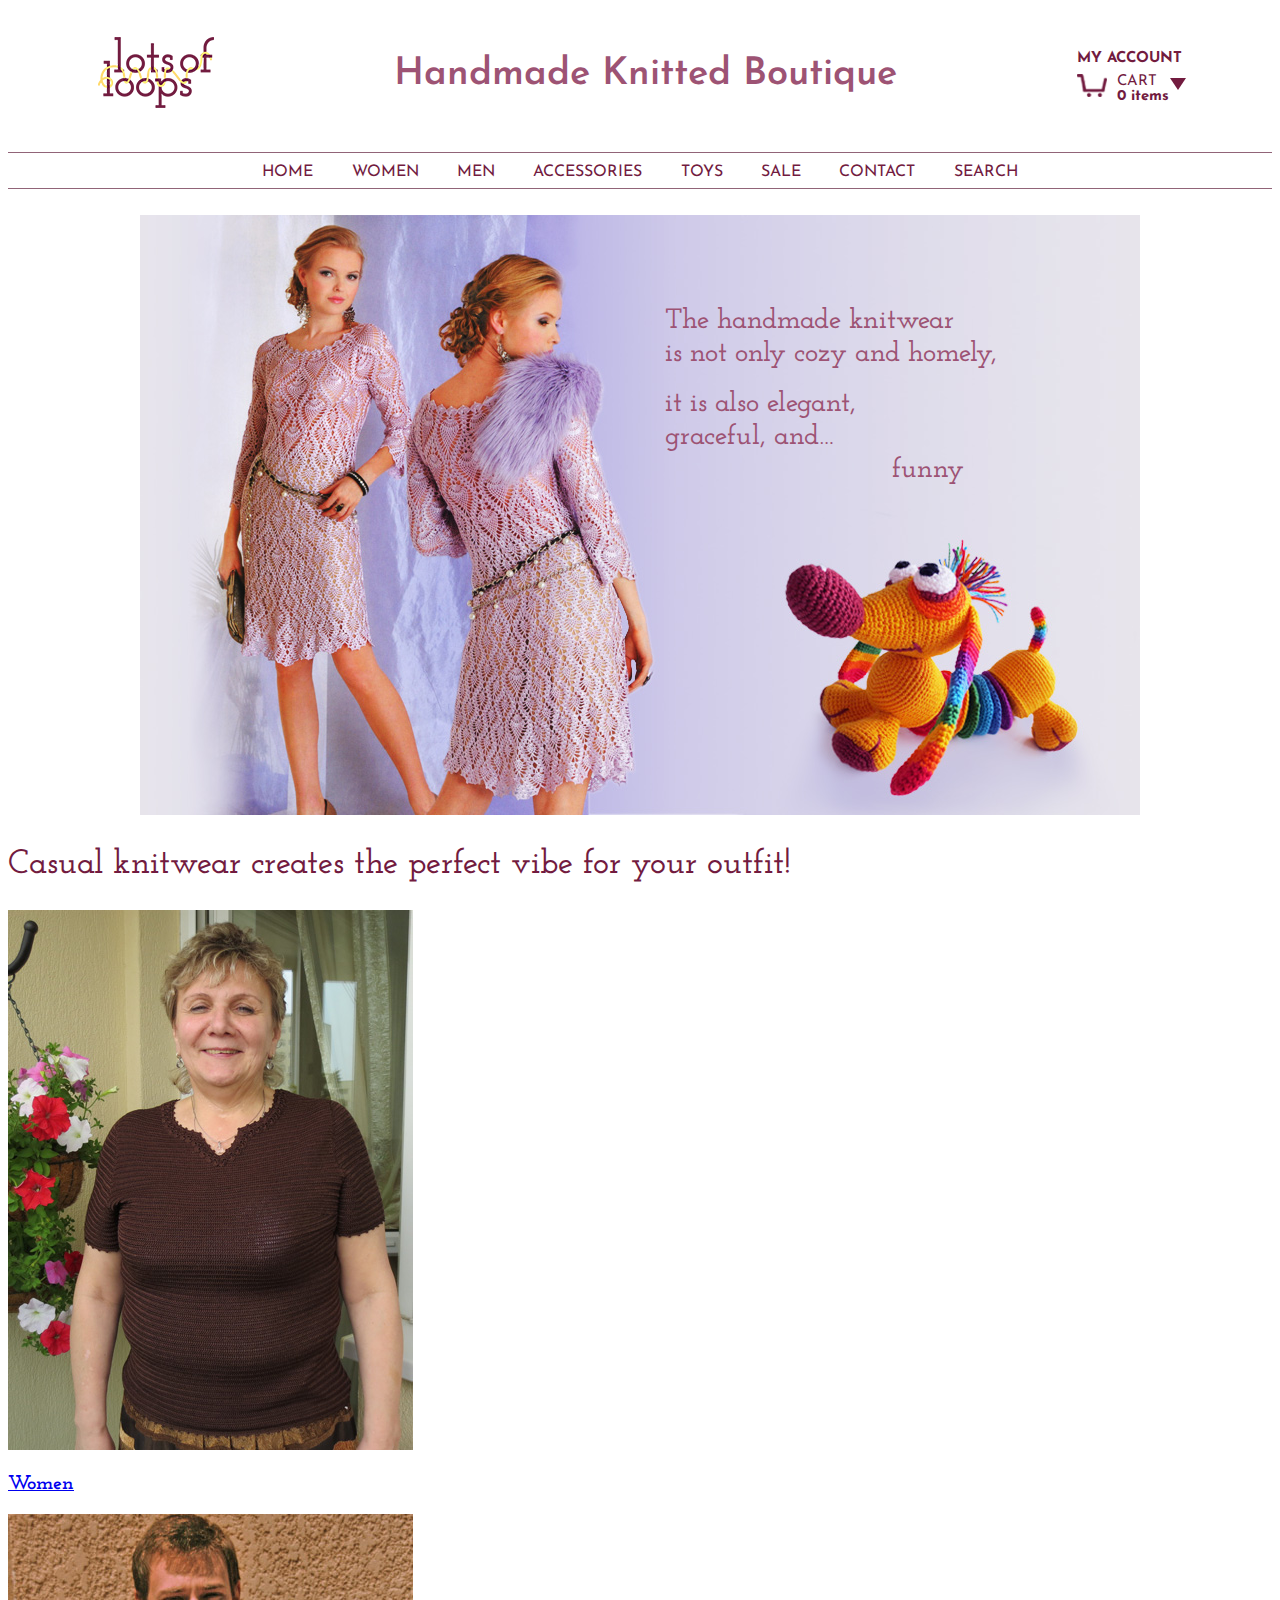
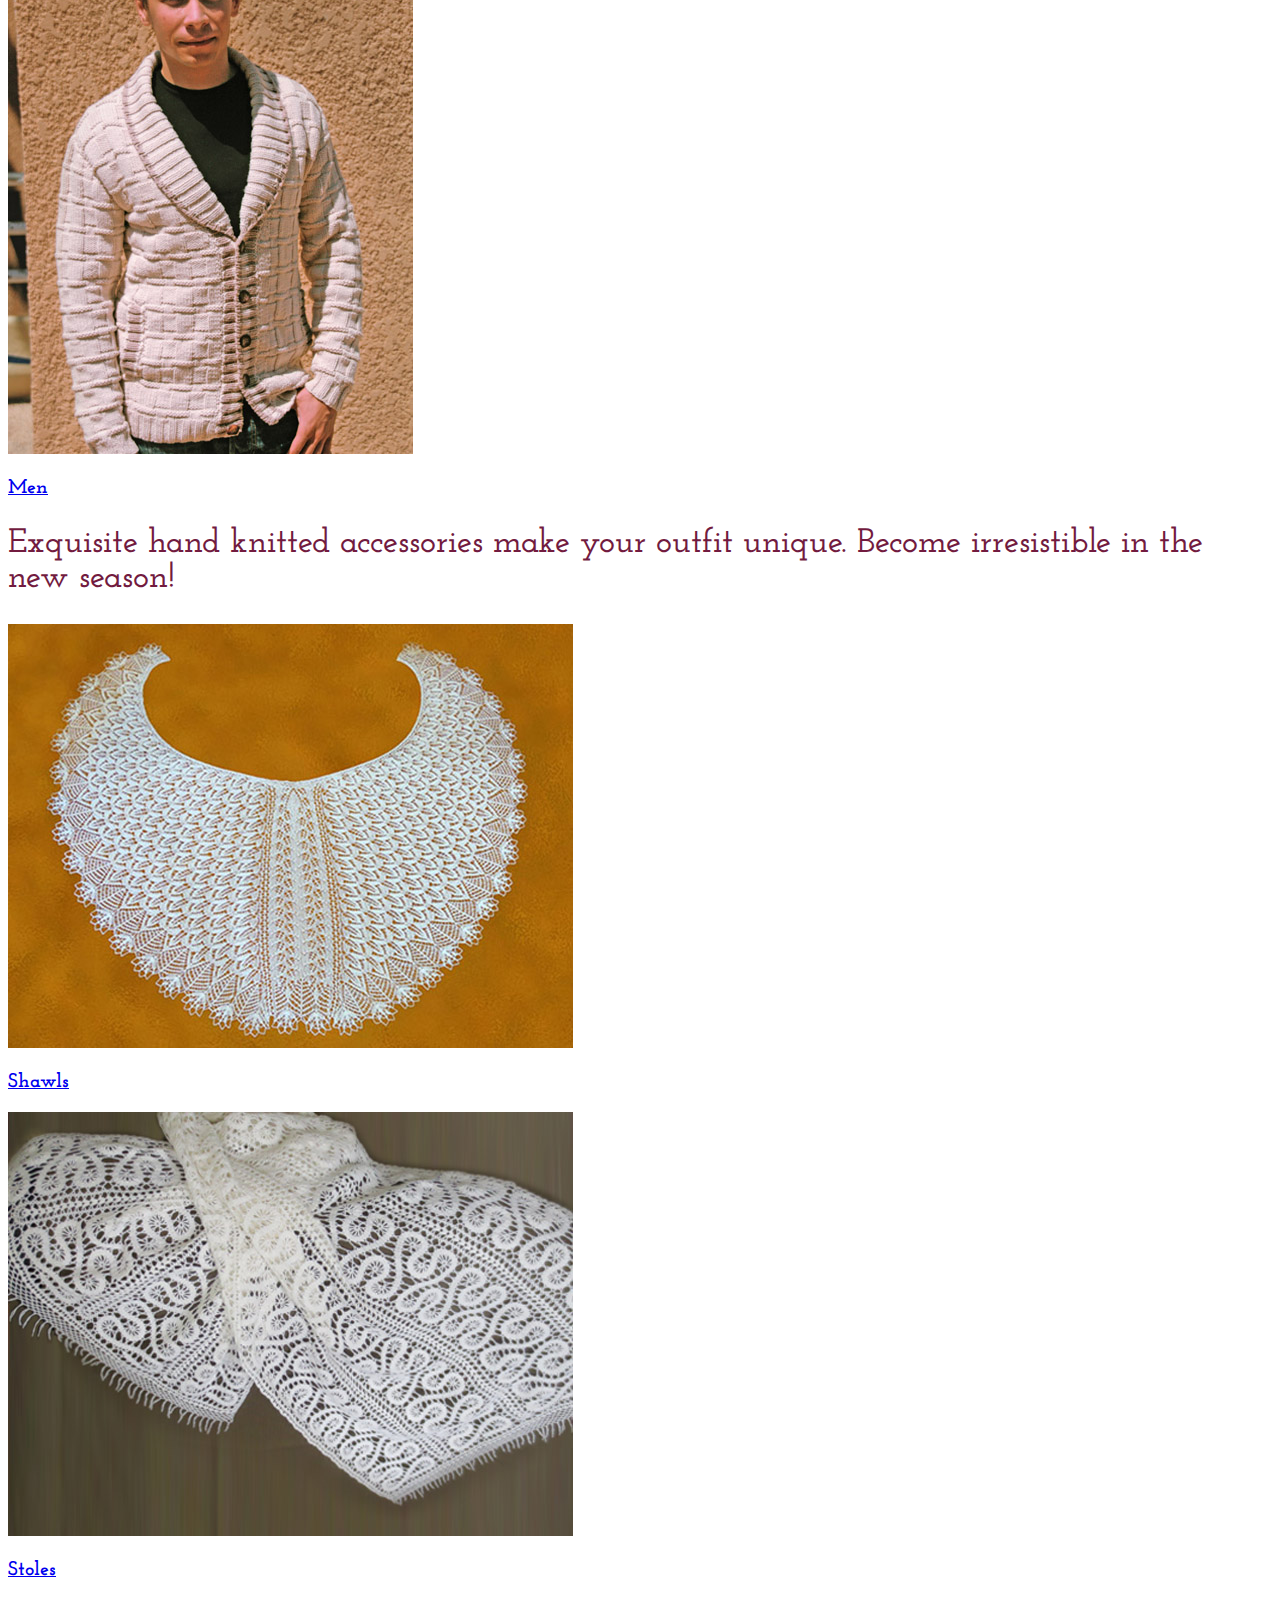
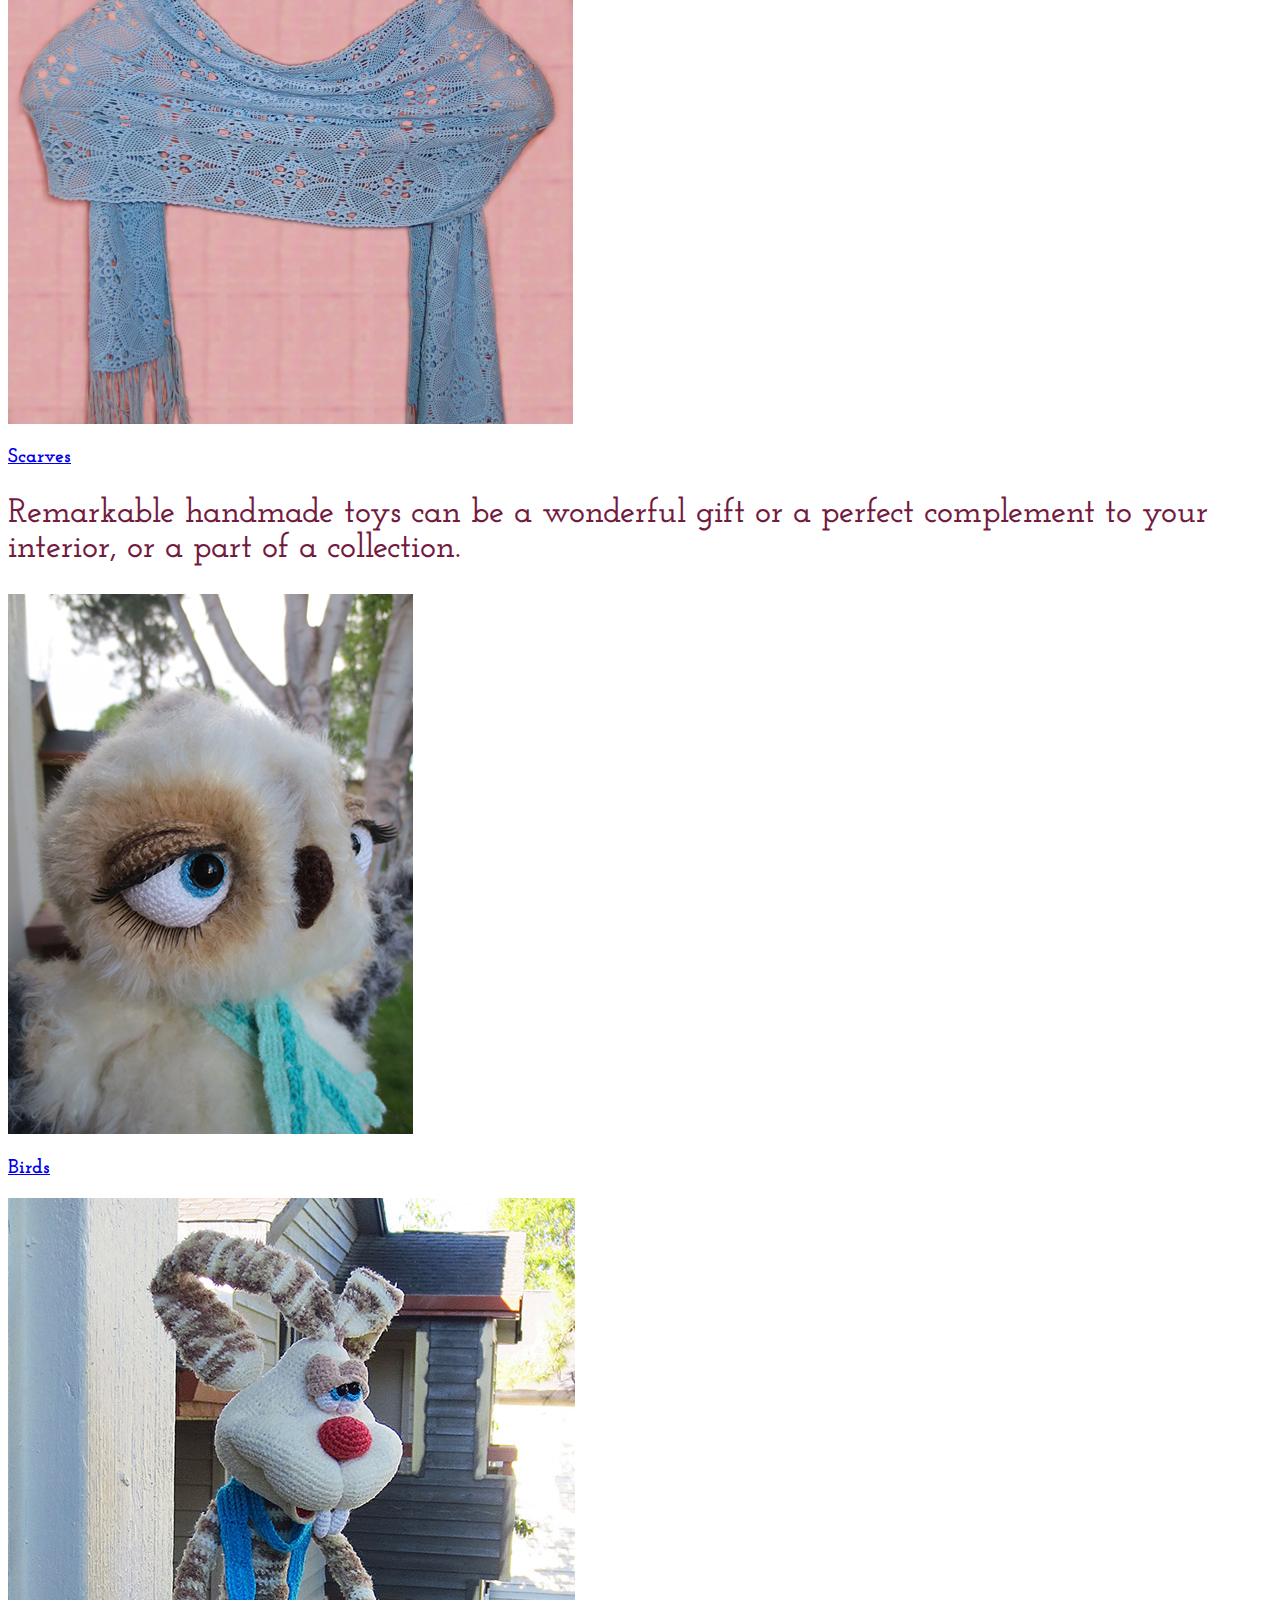
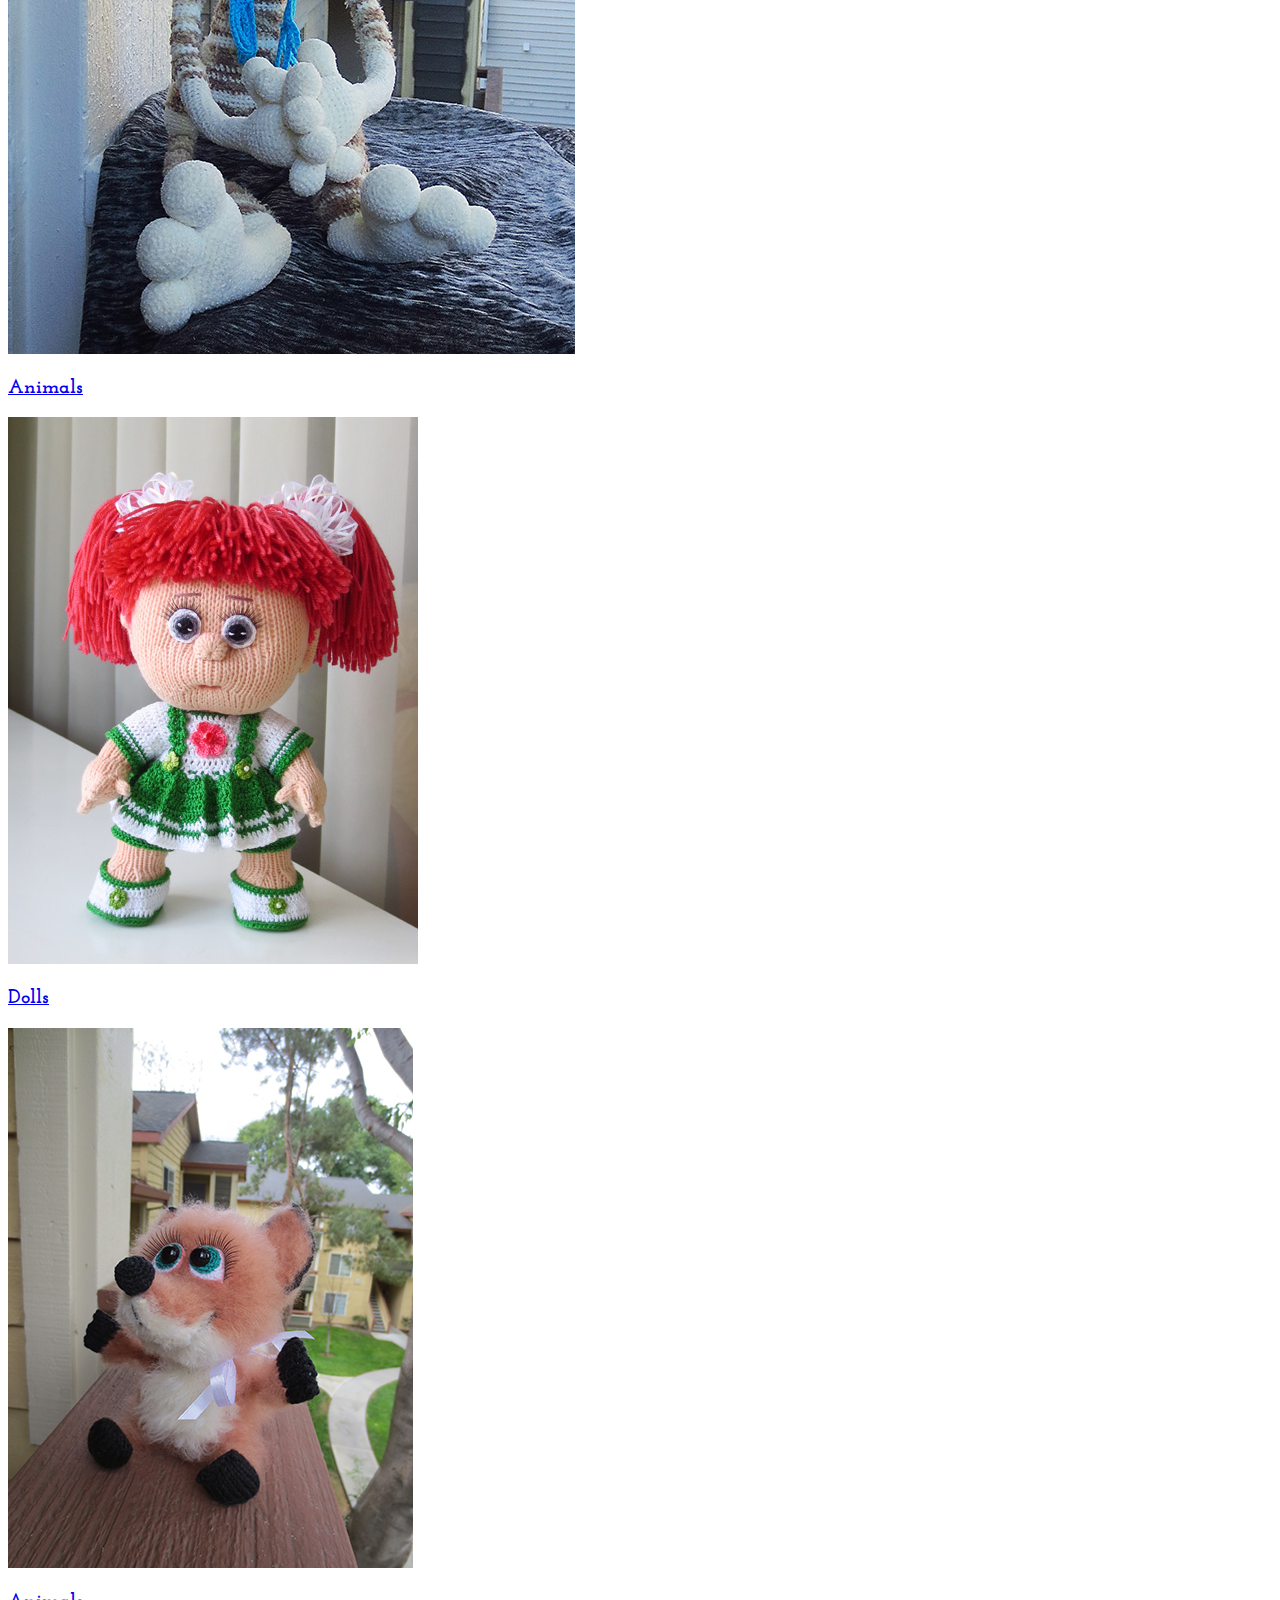
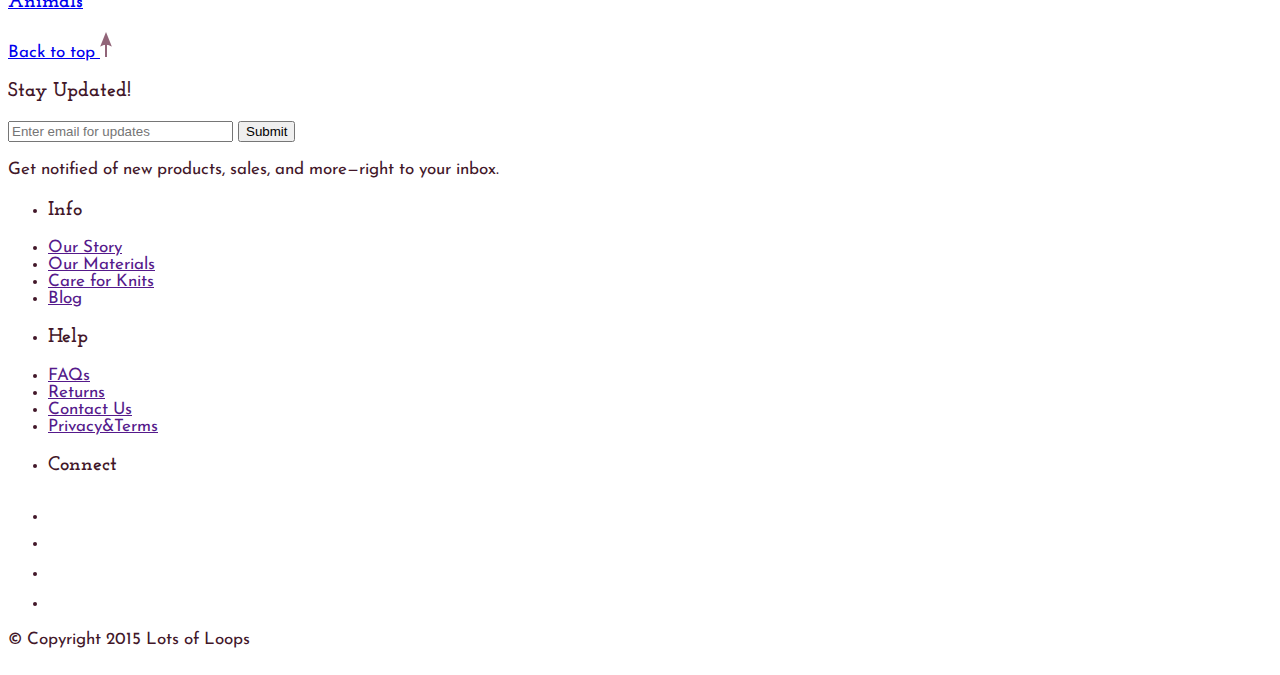
==== commit 8df80f11: "Start flexbox" ====
--- a/index.html
+++ b/index.html
@@ -17,29 +17,28 @@
  	
 <!-- Hero -->
 <header>
-  <div class="container">
-    <div class="one-third">
-      <a href="index.html" class="logo"><img src="images/logo.png" alt="Lots of Loops" /></a>
-    </div>
+  <div class="logo">
+    <a href="index.html"><img src="images/logo.png" alt="Lots of Loops" /></a>
   </div>
-  <div class="one-third">
+  <div class="title">
     <h1>Handmade Knitted Boutique</h1>
   </div>
-  <div class="one-third">
-    <ul>
-      <li>
-        <a href="#">My Account</a>
-      </li>
-      <li>
-        <a href="#" class="cart">
+  <div class="account">
+    <a href="#">MY ACCOUNT</a>
+    <div class="cart">
+        <a href="#">
           <img src="images/cart-1.png" alt="" />
- 	      <p>CART<br> 0 items</p>
+ 	      <span>CART<br> <strong>0 items</strong></span>
  	    </a>
- 	  </li>
-    </ul>
+ 	</div>
   </div>
 </header>
-  <nav>
+
+<!-- RESPONSIVE NAV 
+	<a class="hamburger" id="menu" href="#">&#9776;</a>-->
+  
+<hr>
+   <nav class="menu">
  	<a href="#">HOME</a>
  	<a href="Women.html">WOMEN</a>
  	<a href="#">MEN</a>
@@ -48,10 +47,15 @@
  	<a href="#">SALE</a>
  	<a href="#">CONTACT</a>
  	<a href="#">SEARCH</a>
-  </nav>
-  <div>
- 	<h2><pre>The handmade knitwear<br>is not only cozy and homely,<br>it is also elegant,<br>graceful, and…<br>		funny</pre></h2>
+   </nav>
+<hr>
+  <div class="hero">
  	<img src="images/Hero.jpg" alt="" />
+ 	<span>
+ 	<p class="one">The handmade knitwear<br>is not only cozy and homely,</p>
+ 	<p class="two">it is also elegant,<br>graceful, and…</p>
+ 	<p class="three">funny</p>
+ 	</span>
   </div>
 	
 <!-- Main -->
--- a/css/style.css
+++ b/css/style.css
@@ -3,6 +3,7 @@
 }
 body {
 	font-family: "Josefin Sans", Helvetica, Arial, sans-serif;
+	font-size: 17px;
 	color: #421729;
 } 
 h1, h2, h3, h4, h5, h6 {
@@ -12,7 +13,6 @@
 	font-size: 34px;
 	font-weight: 600;
 	color: #721B3F;
-	margin-bottom: 5px;
 }
 p {
 	font-size: 17px;
@@ -20,53 +20,133 @@
 	font-weight: 400;
 }
 
-/* GRID */
-.container {
-	margin-right: auto;
-	margin-left: auto;
-	padding-left: 15px;
-	padding-right: 15px;
-	position: relative;
-}
-.container:before,
-.container:after {
-	content: " ";
-	display: table;
-}
-.container:after {
-	clear: both;
-}
-.one-third, .one-fourth {
-	width: 96%;
-	float: left;
-	position: relative;
-	min-height: 1px;
-	margin: 0 2% 20px;
-}
-@media (min-width: 768px) {
-	.container {
-		width: 750px;
-	}
-}
-@media (min-width: 992px) {
-	.container {
-		width: 970px;
-	}
-	.one-third {
-		width: 29.33333%;
-	}
-	.one-fourth {
-		width: 21%;
-	}
-}
-@media (min-width: 1200px) {
-	.container {
-		width: 1170px;
-	}
-}
-
 /* HEADER */
 
 header {
-	color: #721B3F;
+  color: #721B3F;
+  margin: 20px 0 30px 0;
 }
+header {
+  display: -webkit-box;
+  display: -moz-box;
+  display: -ms-flexbox;
+  display: -webkit-flex;
+  display: flex;
+  
+  -webkit-flex-flow: row wrap;
+  justify-content: space-around;
+  align-items: center;
+}
+
+@media all and (max-width: 600px) {
+  .logo .account { flex: 1 auto; }
+  .logo {order: 1;}
+  .account {order: 2;}
+  .title {order: 3;}
+}
+
+@media all and (min-width: 650px) {
+  .logo {order: 1;}
+  .title {order: 2;}
+  .account {order: 3;}
+}
+.title h1 {
+  font-family: "Josefin Sans", Helvetica, Arial, sans-serif;
+  font-weight: 600;
+  font-size: 38px;
+  text-align: center;
+  color: #9D5374;
+  line-height: 43px;
+}
+.account a {
+  text-decoration: none;
+  color: #721B3F;
+  font-size: 15px;
+  font-weight: 700;
+}
+.account a:hover {
+  color: #CD9DB1;
+}
+.cart {
+  margin-top: 0.5em;
+  position: relative;
+}
+.cart span {
+  position: absolute;
+  margin-left: 10px;
+  font-weight: 400;
+}
+.cart span:after {
+  content: " ";
+  position: absolute;
+  right: -17px;
+  top: 4px;
+  border: 8px solid transparent;
+  border-top: 12px solid #721B3F;
+  display: block;
+}
+
+hr {
+  border: none;
+  background-color: #916478;
+  color: #916478;
+  height: 1px; 
+  margin: 0px;
+}
+  
+/* Navigation */
+.menu {
+  display: flex;
+  flex-flow: row wrap;
+  justify-content: center;
+  display: -webkit-box;
+  display: -moz-box;
+  display: -ms-flexbox;
+  display: -webkit-flex;
+  -webkit-flex-flow: row wrap; 
+}
+.menu a {
+  font-size: 16px;
+  text-decoration: none;
+  padding: 0 1.2em;
+  color: #721B3F;
+  height: 1.5em;
+  padding-top: 0.7em; 
+}
+.menu a:hover {
+  background: #916478;
+  color: #FFDA6B;
+}
+
+/* Hero */
+.hero {
+  display: block;
+  position: relative;
+  text-align: center;
+  margin-top: 1.5em;
+}
+
+.hero span{
+  font-family: "Josefin Slab", Times, Georgia, serif;
+  position: absolute;
+  left: 52%;
+  top:15%;
+}
+.hero span p{
+  font-size: 28px;
+  font-weight: 600;
+  text-align: left;
+  color: #9D5374;
+  line-height: 33px;
+}
+.hero span .one{
+	margin: 0;
+}
+.hero span .two{
+	margin:0.6em 0 0 0;
+}
+.hero span .three{
+	margin: 0;
+	text-align: right;
+	padding-right: 1.2em;
+}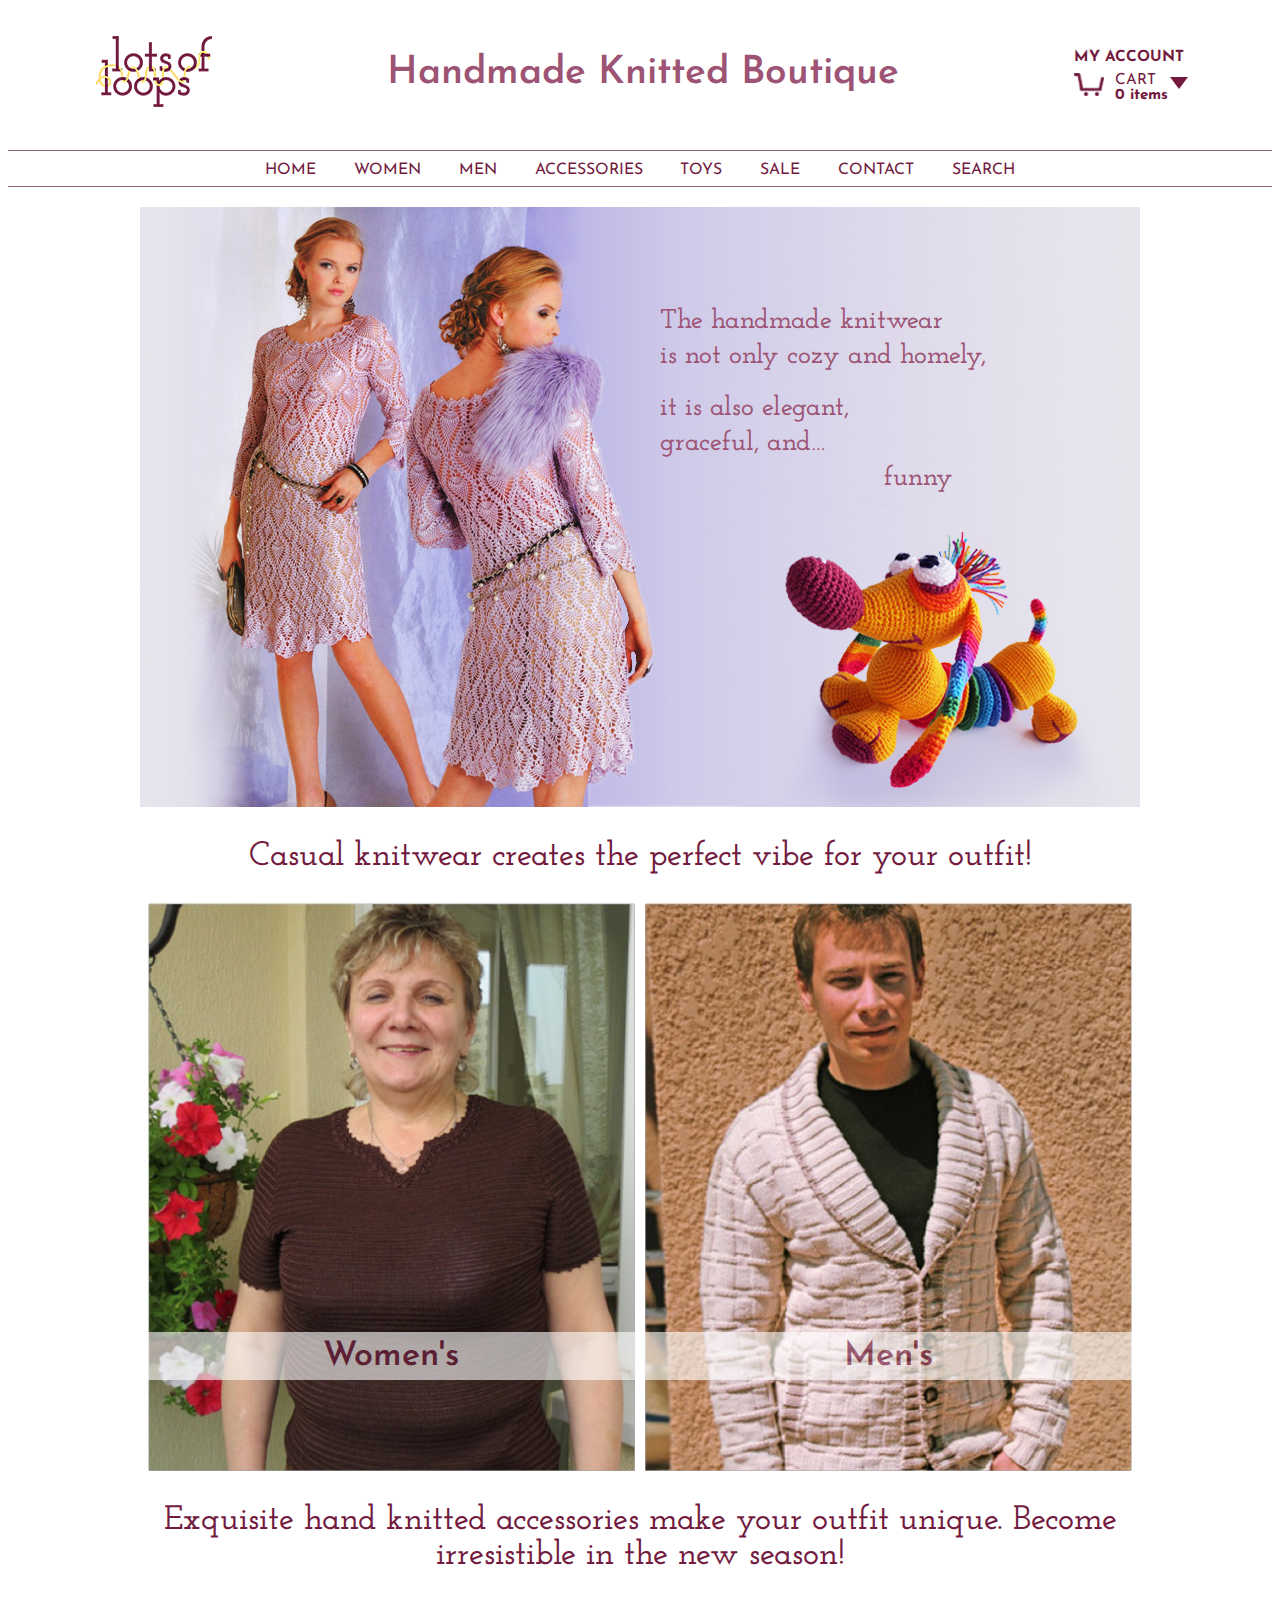
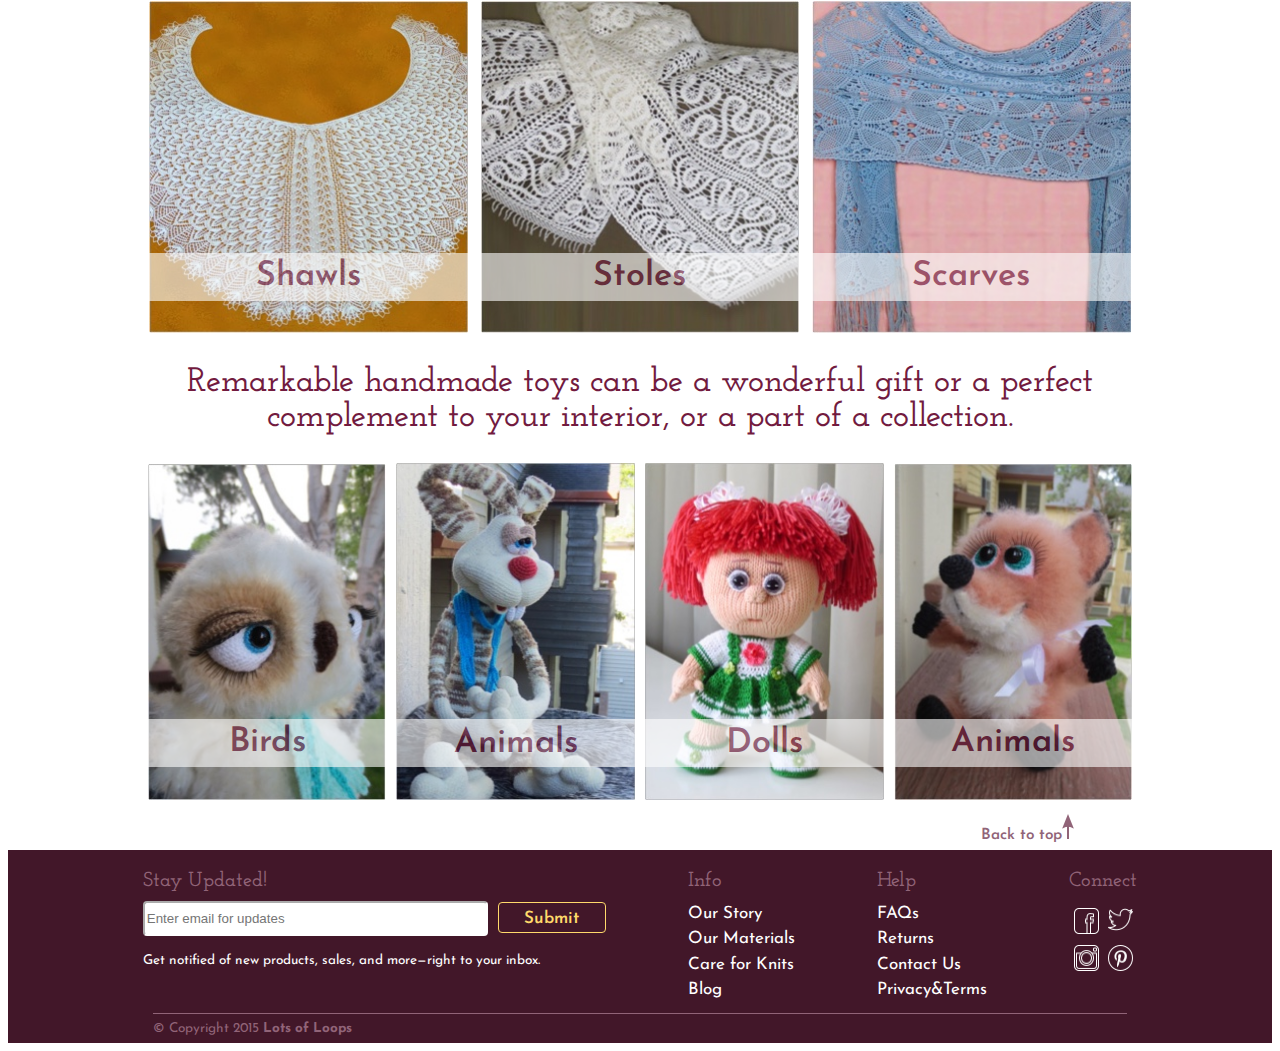
==== commit 0f098ff7: "Home page" ====
--- a/index.html
+++ b/index.html
@@ -14,9 +14,12 @@
 </head>
 
 <body>
- 	
+  
 <!-- Hero -->
 <header>
+<!-- RESPONSIVE NAV 
+  <a class="hamburger" id="menu" href="#">&#9776;</a> -->
+    
   <div class="logo">
     <a href="index.html"><img src="images/logo.png" alt="Lots of Loops" /></a>
   </div>
@@ -28,125 +31,164 @@
     <div class="cart">
         <a href="#">
           <img src="images/cart-1.png" alt="" />
- 	      <span>CART<br> <strong>0 items</strong></span>
- 	    </a>
- 	</div>
+          <span>CART<br> <strong>0 items</strong></span>
+        </a>
+    </div>
   </div>
 </header>
 
-<!-- RESPONSIVE NAV 
-	<a class="hamburger" id="menu" href="#">&#9776;</a>-->
+<hr>
+  <nav class="menu">
+    <a href="#">HOME</a>
+    <a href="Women.html">WOMEN</a>
+    <a href="#">MEN</a>
+    <a href="#">ACCESSORIES</a>
+    <a href="#">TOYS</a>
+    <a href="#">SALE</a>
+    <a href="#">CONTACT</a>
+    <a href="#">SEARCH</a>
+  </nav>
+<hr>
+
+  <div class="hero">
+    <div>
+      <img src="images/Hero.jpg" alt="" />
+      <div class="hero-text">
+        <p class="one">The handmade knitwear<br>is not only cozy and homely,</p>
+        <p class="two">it is also elegant,<br>graceful, and…</p>
+        <p class="three">funny</p>
+      </div>
+    </div>
+  </div>
   
-<hr>
-   <nav class="menu">
- 	<a href="#">HOME</a>
- 	<a href="Women.html">WOMEN</a>
- 	<a href="#">MEN</a>
- 	<a href="#">ACCESSORIES</a>
- 	<a href="#">TOYS</a>
- 	<a href="#">SALE</a>
- 	<a href="#">CONTACT</a>
- 	<a href="#">SEARCH</a>
-   </nav>
-<hr>
-  <div class="hero">
- 	<img src="images/Hero.jpg" alt="" />
- 	<span>
- 	<p class="one">The handmade knitwear<br>is not only cozy and homely,</p>
- 	<p class="two">it is also elegant,<br>graceful, and…</p>
- 	<p class="three">funny</p>
- 	</span>
+<!-- Cloth -->
+<main class="main">
+  <div class="slog">
+    <h2>Casual knitwear creates the perfect vibe for your outfit!</h2>
   </div>
-	
-<!-- Main -->
-<main>
-  <h2>Casual knitwear creates the perfect vibe for your outfit!</h2>
-  <div class="container">
-	<a href="Women.html">
-	<img src="images/w-05-1.jpg" alt="Women" />
-	  <h3>Women</h3>
-	</a>
+  <div class="block">
+    <div class="men">
+      <a href="Women.html"><img src="images/w-02-1.jpg" alt="Women" />
+        <div class="sign">
+          <p>Women's</p>
+        </div>
+      </a>
+    </div>
+    <div class="men">
+      <a href="#"><img src="images/m-01-1.jpg" alt="Men" />
+        <div class="sign">
+          <p>Men's</p>
+        </div>
+      </a>
+    </div>
   </div>
-  <div class="container">
-	<a href="#"><img src="images/m-01-1.jpg" alt="Men" />
-	  <h3>Men</h3>
-	</a>
+
+<!-- Shawls -->
+  <div class="slog">
+    <h2>Exquisite hand knitted accessories make your outfit unique. Become irresistible in the new season!</h2>
   </div>
-  <h2>Exquisite hand knitted accessories make your outfit unique. Become irresistible in the new season!</h2>
-  <div class="container">
-	<a href="#"><img src="images/shawl-1-1.jpg" alt="Shawls" />
-	  <h3>Shawls</h3>
-	</a>
+  <div class="block">
+    <div class="sha">
+      <a href="#"><img src="images/shawl-1-1.jpg" alt="Shawls" />
+          <div class="sign">  
+            <p>Shawls</p>
+          </div>
+      </a>
+    </div>
+    <div class="sha">
+      <a href="#"><img src="images/shawl-2-3.jpg" alt="Stoles" />
+        <div class="sign">
+          <p>Stoles</p>
+        </div>
+      </a>
+    </div>
+    <div class="sha">
+      <a href="#"><img src="images/shawl-4-1.jpg" alt="Scarves" />
+        <div class="sign"> 
+          <p>Scarves</p>
+        </div>
+      </a>
+    </div>
   </div>
-  <div class="container">
-	<a href="#"><img src="images/shawl-2-3.jpg" alt="Stoles" />
-	  <h3>Stoles</h3>
-	</a>
+
+<!-- Toys -->  
+  <div class="slog">
+    <h2>Remarkable handmade toys can be a wonderful gift or a perfect complement to your interior, or a part of a collection.</h2>
   </div>
-  <div class="container">
-	<a href="#"><img src="images/shawl-4-1.jpg" alt="Scarves" />
-	  <h3>Scarves</h3>
-	</a>
-  </div>
-  <h2>Remarkable handmade toys can be a wonderful gift or a perfect complement to your interior, or a part of a collection.</h2>
-  <div class="container">
-	<a href="#"><img src="images/owl-1.jpg" alt="Birds" />
-	  <h3>Birds</h3>
-	</a>
-  </div>
-  <div class="container">
-    <a href="#"><img src="images/IMG_3790.jpg" alt="Animals" />
-	  <h3>Animals</h3>
-	</a>
-  </div>
-  <div class="container">
-	<a href="#"><img src="images/dol-1-1.jpg" alt="Dolls" />
-	  <h3>Dolls</h3>
-	</a>
-  </div>
-  <div class="container">
-	<a href="#"><img src="images/fox-1.jpg" alt="Animals" />
-	  <h3>Animals</h3>
-	</a>
-  </div>
-  <div>
-    <a href="#top" class="top">Back to top
-      <img src="images/arrow-top.png">
-	</a>
+  <div class="block">
+    <div class="toy">
+      <a href="#"><img src="images/owl-1.jpg" alt="Birds" />
+        <div class="sign">
+          <p>Birds</p>
+        </div>
+      </a>
+    </div>
+    <div class="toy">
+      <a href="#"><img src="images/IMG_3790.jpg" alt="Animals" />
+        <div class="sign">
+          <p>Animals</p>
+        </div>
+      </a>
+    </div>
+    <div class="toy">
+      <a href="#"><img src="images/dol-1-1.jpg" alt="Dolls" />
+        <div class="sign">
+          <p>Dolls</p>
+        </div>
+      </a>
+    </div>
+    <div class="toy">
+      <a href="#"><img src="images/fox-1.jpg" alt="Animals" />
+        <div class="sign">
+          <p>Animals</p>
+        </div>
+      </a>
+    </div>
   </div>
 </main>
 
+<!--Back to top-->
+
+<div class="top">
+  <div>
+    <a href="#top">Back to top<img src="images/arrow-top.png"></a>
+  </div>
+</div>
+
 <!-- Footer -->
 <footer>
-  <div>
-	<h3>Stay Updated!</h3>
-	<input type="email" placeholder="Enter email for updates" size="25">
-	<button type="submit">Submit</button>
-	<p>Get notified of new products, sales, and more—right to your inbox.</p>
-  </div>
-  <ul>
-	<li><h3>Info</h3></li>
-	<li><a href="">Our Story</a></li>
-	<li><a href="">Our Materials</a></li>
-	<li><a href="">Care for Knits</a></li>
-	<li><a href="">Blog</a></li>
-  </ul>
-  <ul>
-	<li><h3>Help</h3></li>
-	<li><a href="">FAQs</a></li>
-	<li><a href="">Returns</a></li>
-	<li><a href="">Contact Us</a></li>
-	<li><a href="">Privacy&Terms</a></li>
-  </ul>
-  <ul>
-	<li><h3>Connect</h3></li>
-	<li><a href=""><img src="images/facebook.png" /></a></li>
-	<li><a href=""><img src="images/twitter.png" /></a></li>
-	<li><a href=""><img src="images/instagram.png" /></a></li>
-	<li><a href=""><img src="images/pinterest_copyrighted.png" /></a></li>
-  </ul>
-  <div>
-	<p>&copy; Copyright 2015 Lots of Loops</p>
+  <div class="foot">
+    <div class="email">
+      <h3>Stay Updated!</h3>
+      <input type="email" placeholder="Enter email for updates" size="40">
+      <button type="submit">Submit</button>
+      <p>Get notified of new products, sales, and more—right to your inbox.</p>
+    </div>
+    <ul class="info">
+      <li><h3>Info</h3></li>
+      <li><a href="#">Our Story</a></li>
+      <li><a href="#">Our Materials</a></li>
+      <li><a href="#">Care for Knits</a></li>
+      <li><a href="#">Blog</a></li>
+    </ul>
+    <ul class="info">
+      <li><h3>Help</h3></li>
+      <li><a href="#">FAQs</a></li>
+      <li><a href="#">Returns</a></li>
+      <li><a href="#">Contact Us</a></li>
+      <li><a href="#">Privacy&Terms</a></li>
+    </ul>
+    <div class="connect icon">
+      <h3>Connect</h3>
+      <a href="#"><img src="images/facebook.png" /></a>
+      <a href="#"><img src="images/twitter.png" /></a>
+      <a href="#"><img src="images/instagram.png" /></a>
+      <a href="#"><img src="images/pinterest_copyrighted.png" /></a>
+    </div>
+    <div class="copy">
+      <hr>
+      <p>&copy; Copyright 2015 <strong>Lots of Loops</strong></p>
+    </div>
   </div>
 </footer>
 
--- a/css/style.css
+++ b/css/style.css
@@ -1,30 +1,30 @@
 html, body {
-	overflow-x: hidden;
+  overflow-x: hidden;
 }
 body {
-	font-family: "Josefin Sans", Helvetica, Arial, sans-serif;
-	font-size: 17px;
-	color: #421729;
-} 
+  font-family: "Josefin Sans", Helvetica, Arial, sans-serif;
+  font-size: 17px;
+  color: #421729;
+}
 h1, h2, h3, h4, h5, h6 {
-	font-family: "Josefin Slab", Times, Georgia, serif;
+  font-family: "Josefin Slab", Times, Georgia, serif;
 }
 h2 {
-	font-size: 34px;
-	font-weight: 600;
-	color: #721B3F;
+  font-size: 2em;
+  font-weight: 600;
+  color: #721B3F;
 }
 p {
-	font-size: 17px;
-	line-height: 21px;
-	font-weight: 400;
+  font-size: 17px;
+  line-height: 21px;
+  font-weight: 400;
 }
 
 /* HEADER */
 
 header {
   color: #721B3F;
-  margin: 20px 0 30px 0;
+  margin: 1.2em 0 1.8em 0;
 }
 header {
   display: -webkit-box;
@@ -32,7 +32,7 @@
   display: -ms-flexbox;
   display: -webkit-flex;
   display: flex;
-  
+
   -webkit-flex-flow: row wrap;
   justify-content: space-around;
   align-items: center;
@@ -53,15 +53,14 @@
 .title h1 {
   font-family: "Josefin Sans", Helvetica, Arial, sans-serif;
   font-weight: 600;
-  font-size: 38px;
+  font-size: 2.28em;
   text-align: center;
   color: #9D5374;
-  line-height: 43px;
 }
 .account a {
   text-decoration: none;
   color: #721B3F;
-  font-size: 15px;
+  font-size: 0.9em;
   font-weight: 700;
 }
 .account a:hover {
@@ -73,45 +72,49 @@
 }
 .cart span {
   position: absolute;
-  margin-left: 10px;
+  margin-left: 0.7em;
   font-weight: 400;
 }
 .cart span:after {
   content: " ";
   position: absolute;
-  right: -17px;
-  top: 4px;
-  border: 8px solid transparent;
-  border-top: 12px solid #721B3F;
+  right: -1.3em;
+  top: 0.24em;
+  border: 0.6em solid transparent;
+  border-top: 0.8em solid #721B3F;
   display: block;
+}
+.cart span:hover:after {
+  border-top: 0.8em solid #CD9DB1;
 }
 
 hr {
   border: none;
   background-color: #916478;
   color: #916478;
-  height: 1px; 
-  margin: 0px;
-}
-  
+  height: 0.06em;
+  margin: 0;
+}
+
 /* Navigation */
 .menu {
-  display: flex;
-  flex-flow: row wrap;
+  display: -webkit-box;
+  display: -moz-box;
+  display: -ms-flexbox;
+  display: -webkit-flex;
+  display: flex;
+
+  -webkit-flex-flow: row wrap;
   justify-content: center;
-  display: -webkit-box;
-  display: -moz-box;
-  display: -ms-flexbox;
-  display: -webkit-flex;
-  -webkit-flex-flow: row wrap; 
+  align-items: center;
 }
 .menu a {
-  font-size: 16px;
+  font-size: 0.93em;
   text-decoration: none;
   padding: 0 1.2em;
   color: #721B3F;
   height: 1.5em;
-  padding-top: 0.7em; 
+  padding-top: 0.7em;
 }
 .menu a:hover {
   background: #916478;
@@ -120,33 +123,283 @@
 
 /* Hero */
 .hero {
-  display: block;
-  position: relative;
-  text-align: center;
-  margin-top: 1.5em;
-}
-
-.hero span{
+  display: -webkit-box;
+  display: -moz-box;
+  display: -ms-flexbox;
+  display: -webkit-flex;
+  display: flex;
+
+  -webkit-flex-flow: row wrap;
+  justify-content: center;
+  align-items: center;
+  width: 100%;
+  margin-top: 1.2em;
+}
+
+.hero img {
+  width: 100%;
+}
+
+.hero > div {
+  position: relative;
+}
+
+.hero-text {
   font-family: "Josefin Slab", Times, Georgia, serif;
   position: absolute;
   left: 52%;
-  top:15%;
-}
-.hero span p{
-  font-size: 28px;
+  top: 16%;
+}
+.hero-text p {
+  font-size: 1.6em;
   font-weight: 600;
   text-align: left;
   color: #9D5374;
-  line-height: 33px;
-}
-.hero span .one{
-	margin: 0;
-}
-.hero span .two{
-	margin:0.6em 0 0 0;
-}
-.hero span .three{
-	margin: 0;
-	text-align: right;
-	padding-right: 1.2em;
-}+  line-height: 1.3em;
+}
+.hero-text .one {
+  margin: 0;
+}
+.hero-text .two {
+  margin:0.6em 0 0 0;
+}
+.hero-text .three {
+  margin: 0;
+  text-align: right;
+  padding-right: 1.2em;
+}
+
+@media (max-width: 770px) {
+  .hero-text {
+    font-size: 0.8em;
+  }
+}
+@media (max-width: 620px) {
+  .hero-text {
+    font-size: 0.65em;
+  }
+  .slog h2 {
+    font-size: 1.5em;
+  }
+}
+@media (max-width: 500px) {
+  .hero-text {
+    font-size: 0.56em;
+  }
+}
+@media (max-width: 420px) {
+  .hero-text {
+    font-size: 0.5em;
+  }
+}
+
+/* Main */
+.main, footer {
+  display: -webkit-box;
+  display: -moz-box;
+  display: -ms-flexbox;
+  display: -webkit-flex;
+  display: flex;
+
+  -webkit-flex-flow: row wrap; 
+  
+  -webkit-justify-content: space-around; 
+  -moz-justify-content: space-around; 
+  -ms-justify-content: space-around; 
+  justify-content: space-around;
+  
+  align-items: center;
+}
+.slog {
+  text-align: center;
+  flex: 0 1 78%;
+}
+.block {
+  display: -webkit-box;
+  display: -moz-box;
+  display: -ms-flexbox;
+  display: -webkit-flex;
+  display: flex;
+
+  -webkit-flex-flow: row wrap;
+  -webkit-justify-content: space-around; 
+  -moz-justify-content: space-around; 
+  -ms-justify-content: space-around;
+  justify-content: space-around;
+  align-items: center;
+  align-content: space-between;
+  width: 58.5em;
+}
+
+/*Cloth*/
+.men {
+  position: relative;
+  flex: 0 1 49%; 
+}
+.men img, .sha img, .toy img {
+   width: 100%;
+}
+.sign {
+  position: absolute;
+  top: 75%;
+  width: 100%;
+  opacity: 0.6;
+  background: #FFFFFF;
+}
+.sign p {
+  font-size: 2em;
+  font-weight: 600;
+  text-decoration: none;
+  text-align: center;
+  color: #721B3F;
+  margin: 0.4em 0;
+}
+@media (max-width: 580px) {
+  .men {
+    flex: 0 1 100%;
+  }
+}
+
+/*Shawls*/
+.sha {
+  position: relative;
+  flex: 0 1 32%;  
+}
+@media (max-width: 900px) {
+  .sha {
+    flex: 0 1 48%;
+  }
+}
+@media (max-width: 580px) {
+  .sha {
+    flex: 0 1 100%;
+  }
+}
+
+/*Toys*/
+.toy {
+  position: relative;
+  flex: 0 1 24%; 
+}
+@media (max-width: 768px) {
+  .toy {
+    flex: 0 1 48%;
+  }
+}
+@media (max-width: 520px) {
+  .toy {
+    flex: 0 1 100%;
+  }
+}
+
+/* Back to top */
+.top {
+  width: 100%;
+  height: 1.5em;
+  position: relative;
+  margin: 0.6em 0;
+}
+.top div {
+  position: absolute;
+  top: 0;
+  left: 77%;
+}
+.top a {
+text-decoration: none;
+font-size: 0.9em;
+font-weight: 600;
+color: #916478;
+}
+
+/* Footer */
+footer {
+  background-color: #421729;
+  }
+.foot {
+  display: -webkit-box;
+  display: -moz-box;
+  display: -ms-flexbox;
+  display: -webkit-flex;
+  display: flex;
+
+  -webkit-flex-flow: row wrap;
+  justify-content: space-between;
+  align-items: flex-start;
+  width: 58.5em;
+  padding: 0 1%;
+}
+.foot h3 {
+  font-size: 1.2em;
+  font-weight: 600;
+  color: #916478;
+  margin: 1em 0 0.5em;
+}
+
+.email input {
+  height: 2.2em;
+  border-radius: 4px;
+  border-color: #FFF;
+}
+.email button {
+  background: #421729;
+  border: 1px solid #FFDA6B;
+  border-radius: 4px;
+  font-family: "Josefin Sans", Helvetica, Arial, sans-serif;
+  font-weight: 600;
+  font-size: 1em;
+  color: #FFDA6B;
+  padding: 0.42em 1.5em 0.3em;
+  margin-left: 0.3em;
+}
+.email p {
+  font-size: 0.8em;
+  color: #FFFFFF;
+}
+
+.info {
+  list-style-type: none;
+  padding: 0;
+  margin: 0 0 0.6em;
+}
+.info a {
+color: #FFFFFF;
+line-height: 1.5em;
+text-decoration: none;
+}
+.info a:hover {
+  color: #916478;
+}
+
+.icon {
+  display: flex;
+  flex-flow: row wrap;
+  justify-content: space-around;
+  align-items: stretch;
+  align-content: stretch;
+}
+.connect {
+  width: 4em;
+  height: 7.8em;
+}
+.copy {
+  width: 98%;
+  padding: 0 1%;
+}
+.copy p {
+  font-size: 0.8em;
+  color: #916478;
+  margin: 0.3em 0;
+}
+
+@media (max-width: 768px) {
+  .foot {
+    justify-content: space-around;
+  }
+  .email {
+    width: 100%;
+    text-align: center;
+  }
+  .email button {
+    margin-top: 0.5em;
+  }
+}
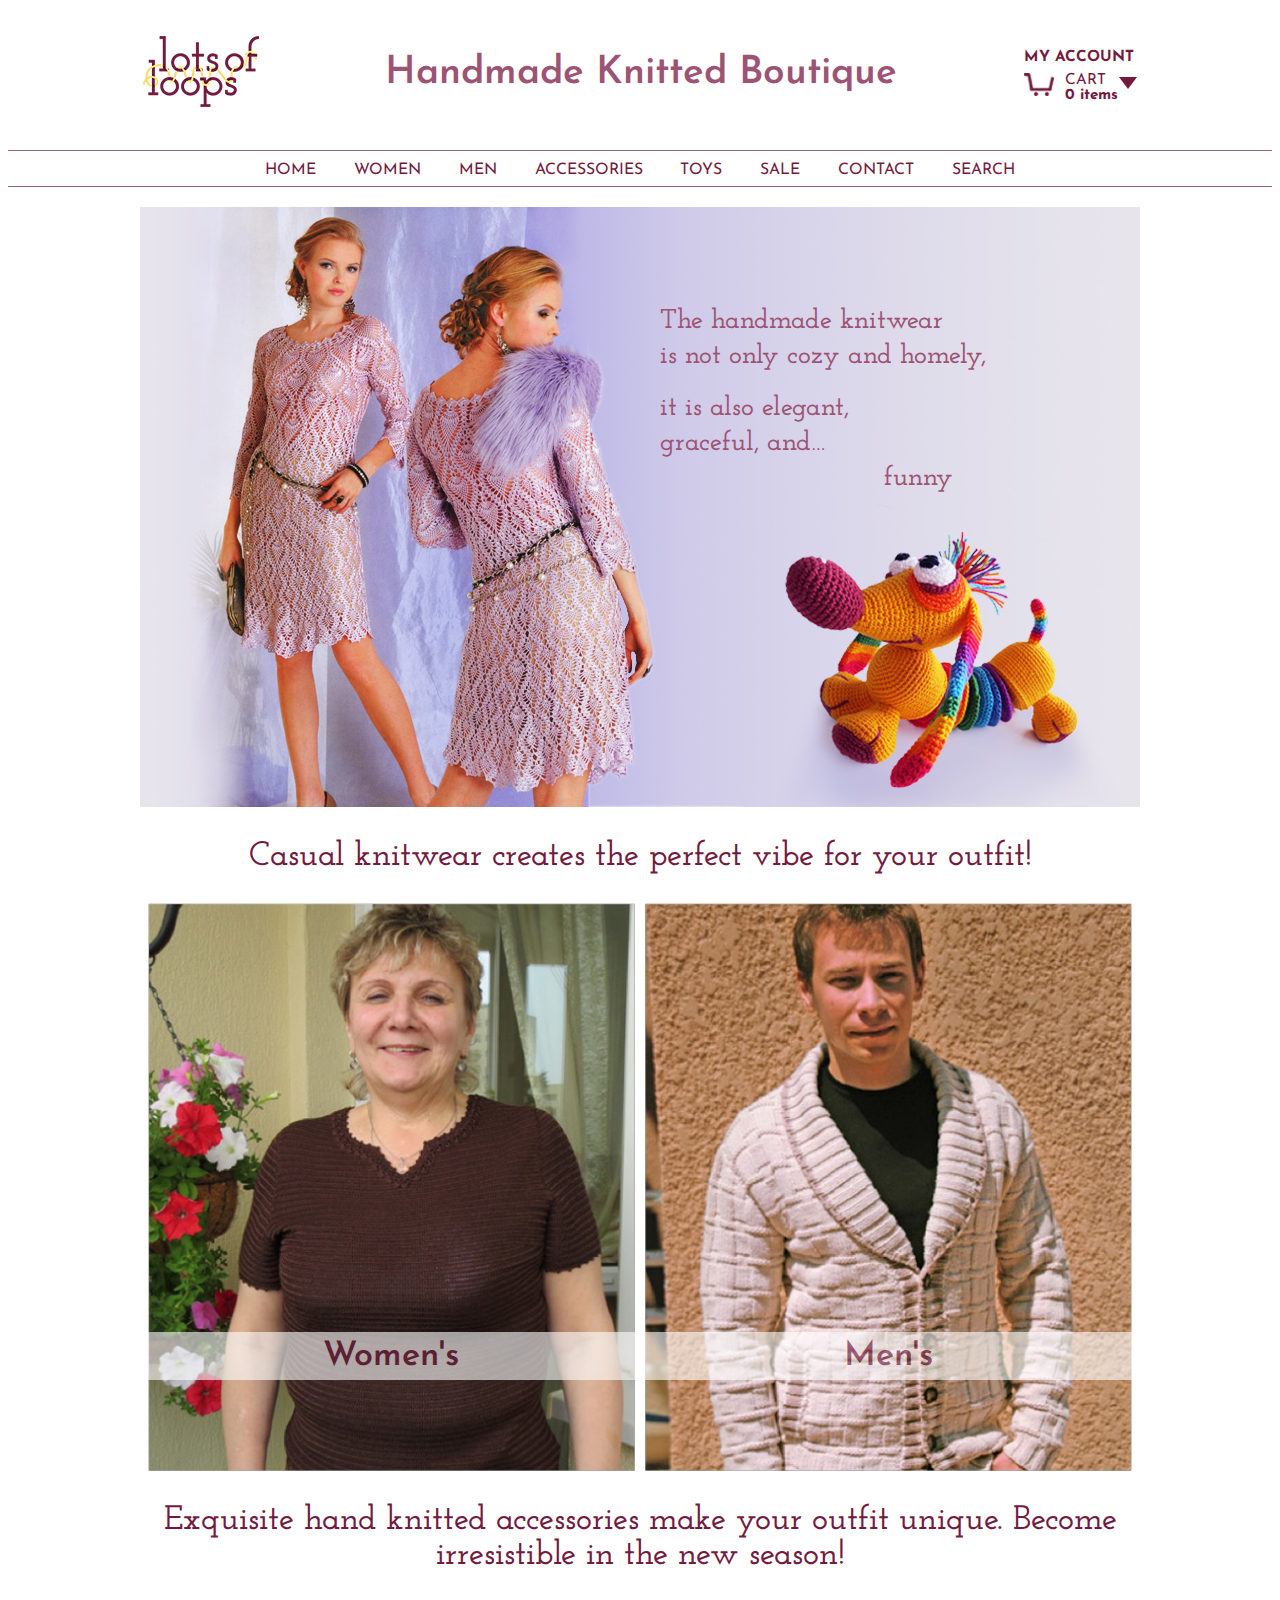
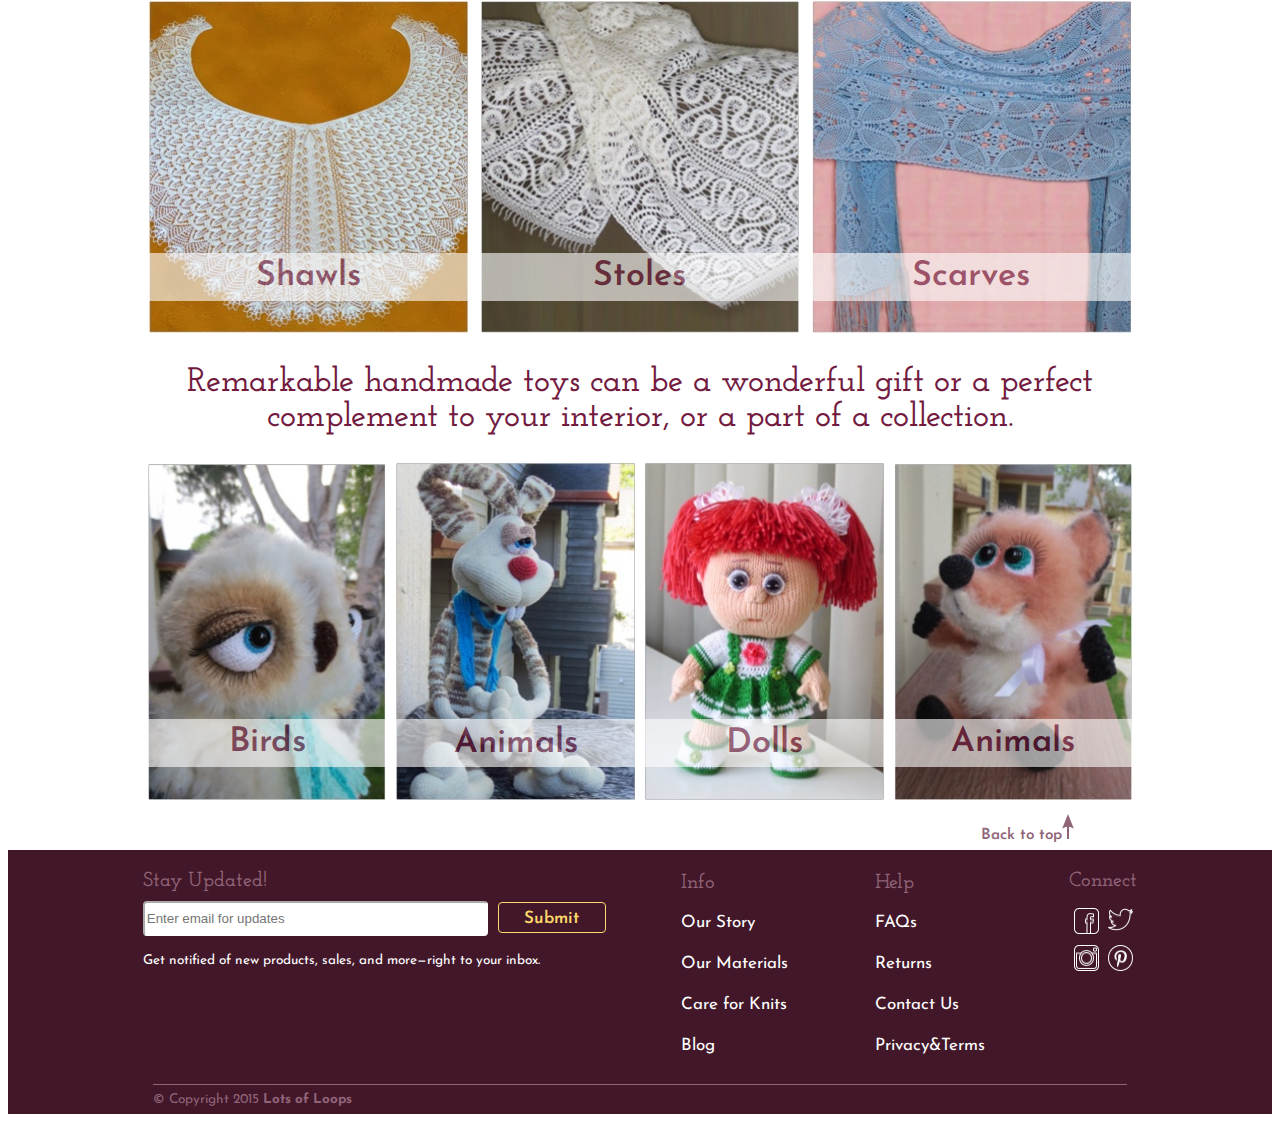
==== commit bd9dd3fc: "Category page" ====
--- a/index.html
+++ b/index.html
@@ -19,7 +19,7 @@
 <header>
 <!-- RESPONSIVE NAV 
   <a class="hamburger" id="menu" href="#">&#9776;</a> -->
-    
+<div class="hea">    
   <div class="logo">
     <a href="index.html"><img src="images/logo.png" alt="Lots of Loops" /></a>
   </div>
@@ -35,6 +35,7 @@
         </a>
     </div>
   </div>
+</div>
 </header>
 
 <hr>
@@ -43,7 +44,7 @@
     <a href="Women.html">WOMEN</a>
     <a href="#">MEN</a>
     <a href="#">ACCESSORIES</a>
-    <a href="#">TOYS</a>
+    <a href="toys.html">TOYS</a>
     <a href="#">SALE</a>
     <a href="#">CONTACT</a>
     <a href="#">SEARCH</a>
@@ -117,28 +118,28 @@
   </div>
   <div class="block">
     <div class="toy">
-      <a href="#"><img src="images/owl-1.jpg" alt="Birds" />
+      <a href="toys.html"><img src="images/owl-1.jpg" alt="Birds" />
         <div class="sign">
           <p>Birds</p>
         </div>
       </a>
     </div>
     <div class="toy">
-      <a href="#"><img src="images/IMG_3790.jpg" alt="Animals" />
+      <a href="toys.html"><img src="images/IMG_3790.jpg" alt="Animals" />
         <div class="sign">
           <p>Animals</p>
         </div>
       </a>
     </div>
     <div class="toy">
-      <a href="#"><img src="images/dol-1-1.jpg" alt="Dolls" />
+      <a href="toys.html"><img src="images/dol-1-1.jpg" alt="Dolls" />
         <div class="sign">
           <p>Dolls</p>
         </div>
       </a>
     </div>
     <div class="toy">
-      <a href="#"><img src="images/fox-1.jpg" alt="Animals" />
+      <a href="toys.html"><img src="images/fox-1.jpg" alt="Animals" />
         <div class="sign">
           <p>Animals</p>
         </div>
--- a/css/style.css
+++ b/css/style.css
@@ -8,11 +8,11 @@
 }
 h1, h2, h3, h4, h5, h6 {
   font-family: "Josefin Slab", Times, Georgia, serif;
+  color: #721B3F;
 }
 h2 {
   font-size: 2em;
   font-weight: 600;
-  color: #721B3F;
 }
 p {
   font-size: 17px;
@@ -23,39 +23,58 @@
 /* HEADER */
 
 header {
+  display: -webkit-box;
+  display: -moz-box;
+  display: -ms-flexbox;
+  display: -webkit-flex;
+  display: flex;
+
+  -webkit-flex-flow: row wrap; 
+  
+  -webkit-justify-content: space-around; 
+  -moz-justify-content: space-around; 
+  -ms-justify-content: space-around; 
+  justify-content: space-around;
+  align-items: center;
+
   color: #721B3F;
   margin: 1.2em 0 1.8em 0;
 }
-header {
-  display: -webkit-box;
-  display: -moz-box;
-  display: -ms-flexbox;
-  display: -webkit-flex;
-  display: flex;
-
-  -webkit-flex-flow: row wrap;
-  justify-content: space-around;
+
+.hea {
+  display: -webkit-box;
+  display: -moz-box;
+  display: -ms-flexbox;
+  display: -webkit-flex;
+  display: flex;
+
+  -webkit-flex-flow: row wrap;
+  justify-content: space-between;
   align-items: center;
-}
-
-@media all and (max-width: 600px) {
-  .logo .account { flex: 1 auto; }
+  
+  width: 58.5em;
+}
+@media all and (max-width: 720px) {
   .logo {order: 1;}
   .account {order: 2;}
-  .title {order: 3;}
-}
-
-@media all and (min-width: 650px) {
+  .title {order: 3; width: 100%}
+}
+
+@media all and (min-width: 750px) {
   .logo {order: 1;}
   .title {order: 2;}
   .account {order: 3;}
 }
+
 .title h1 {
   font-family: "Josefin Sans", Helvetica, Arial, sans-serif;
   font-weight: 600;
   font-size: 2.28em;
   text-align: center;
   color: #9D5374;
+}
+.account {
+  margin-right: 0.2em;
 }
 .account a {
   text-decoration: none;
@@ -169,12 +188,12 @@
   padding-right: 1.2em;
 }
 
-@media (max-width: 770px) {
+@media all and (max-width: 770px) {
   .hero-text {
     font-size: 0.8em;
   }
 }
-@media (max-width: 620px) {
+@media all and (max-width: 620px) {
   .hero-text {
     font-size: 0.65em;
   }
@@ -182,12 +201,12 @@
     font-size: 1.5em;
   }
 }
-@media (max-width: 500px) {
+@media all and (max-width: 500px) {
   .hero-text {
     font-size: 0.56em;
   }
 }
-@media (max-width: 420px) {
+@media all and (max-width: 420px) {
   .hero-text {
     font-size: 0.5em;
   }
@@ -254,7 +273,7 @@
   color: #721B3F;
   margin: 0.4em 0;
 }
-@media (max-width: 580px) {
+@media all and (max-width: 580px) {
   .men {
     flex: 0 1 100%;
   }
@@ -265,12 +284,12 @@
   position: relative;
   flex: 0 1 32%;  
 }
-@media (max-width: 900px) {
+@media all and (max-width: 900px) {
   .sha {
     flex: 0 1 48%;
   }
 }
-@media (max-width: 580px) {
+@media all and (max-width: 580px) {
   .sha {
     flex: 0 1 100%;
   }
@@ -281,12 +300,12 @@
   position: relative;
   flex: 0 1 24%; 
 }
-@media (max-width: 768px) {
+@media all and (max-width: 768px) {
   .toy {
     flex: 0 1 48%;
   }
 }
-@media (max-width: 520px) {
+@media all and (max-width: 520px) {
   .toy {
     flex: 0 1 100%;
   }
@@ -391,7 +410,7 @@
   margin: 0.3em 0;
 }
 
-@media (max-width: 768px) {
+@media all and (max-width: 768px) {
   .foot {
     justify-content: space-around;
   }
@@ -403,3 +422,144 @@
     margin-top: 0.5em;
   }
 }
+
+/* Category page */
+
+.container {
+  display: -webkit-box;
+  display: -moz-box;
+  display: -ms-flexbox;
+  display: -webkit-flex;
+  display: flex;
+
+  -webkit-flex-flow: row nowrap;
+  -webkit-justify-content: space-around; 
+  -moz-justify-content: space-around; 
+  -ms-justify-content: space-around;
+  justify-content: space-between;
+  align-items: flex-start;
+  align-content: space-between;
+  width: 58.5em;
+}
+
+.menu .active {
+  background: #916478;
+  color: #FFDA6B;
+}
+
+/* Categories */
+.navi {
+  margin: 5em 2.5em 0 0;
+}
+ul {
+  list-style-type: none;
+  margin: 0 0 2.4em;
+  padding: 0;
+  width: 7em;
+}
+ul h3 {
+  font-size: 1.1em;
+  line-height: 1.2em;
+  margin-top: 0;
+}
+ul li {
+  margin-bottom: 0.9em;
+}
+ul li a {
+  text-decoration: none;
+  color: #421729;
+}
+ul li a:hover {
+  font-weight: 700;
+}
+.active2 {
+  font-weight: 700;
+}
+
+/* Title */
+.subtitle {
+  display: -webkit-box;
+  display: -moz-box;
+  display: -ms-flexbox;
+  display: -webkit-flex;
+  display: flex;
+
+  -webkit-flex-flow: row wrap;
+  -webkit-justify-content: space-around; 
+  -moz-justify-content: space-around; 
+  -ms-justify-content: space-around;
+  justify-content: space-between;
+  align-items: flex-end;
+
+  margin-top: 2.5em;
+}
+.subtitle h2 {
+  margin: 0;
+  font-weight: 400; 
+}
+.sortby {
+  position: relative;
+}
+.sortby span {
+  position: absolute;
+  left: -3.5em;
+}
+
+/* Content */
+.photos {
+  display: -webkit-box;
+  display: -moz-box;
+  display: -ms-flexbox;
+  display: -webkit-flex;
+  display: flex;
+
+  -webkit-flex-flow: row wrap;
+  -webkit-justify-content: space-around; 
+  -moz-justify-content: space-around; 
+  -ms-justify-content: space-around;
+  justify-content: space-between;
+  align-items: flex-start;
+  align-content: space-between;
+}
+.photos {
+  margin-top: 0.6em;
+}
+.item {
+  flex: 0 1 32%;
+}
+.item img {
+  width: 100%;
+}
+.lable p {
+  text-align: center;
+  line-height: 1.45em;
+  margin-top: 0.3em;
+}
+@media all and (max-width: 768px) {
+  .item {
+    flex: 0 1 48%;
+  }
+}
+@media all and (max-width: 560px) {
+  .item {
+    flex: 0 1 100%;
+  }
+}
+
+/* Bottom */
+table {
+  height: 0.2em;
+}
+.pages td {
+  padding: 0 0.36em;
+}
+.pages a {
+  font-size: 0.9em;
+  color: #721B3F;
+}
+.pages a:hover {
+  text-decoration: none;
+}
+.active3 {
+  text-decoration: none;
+}